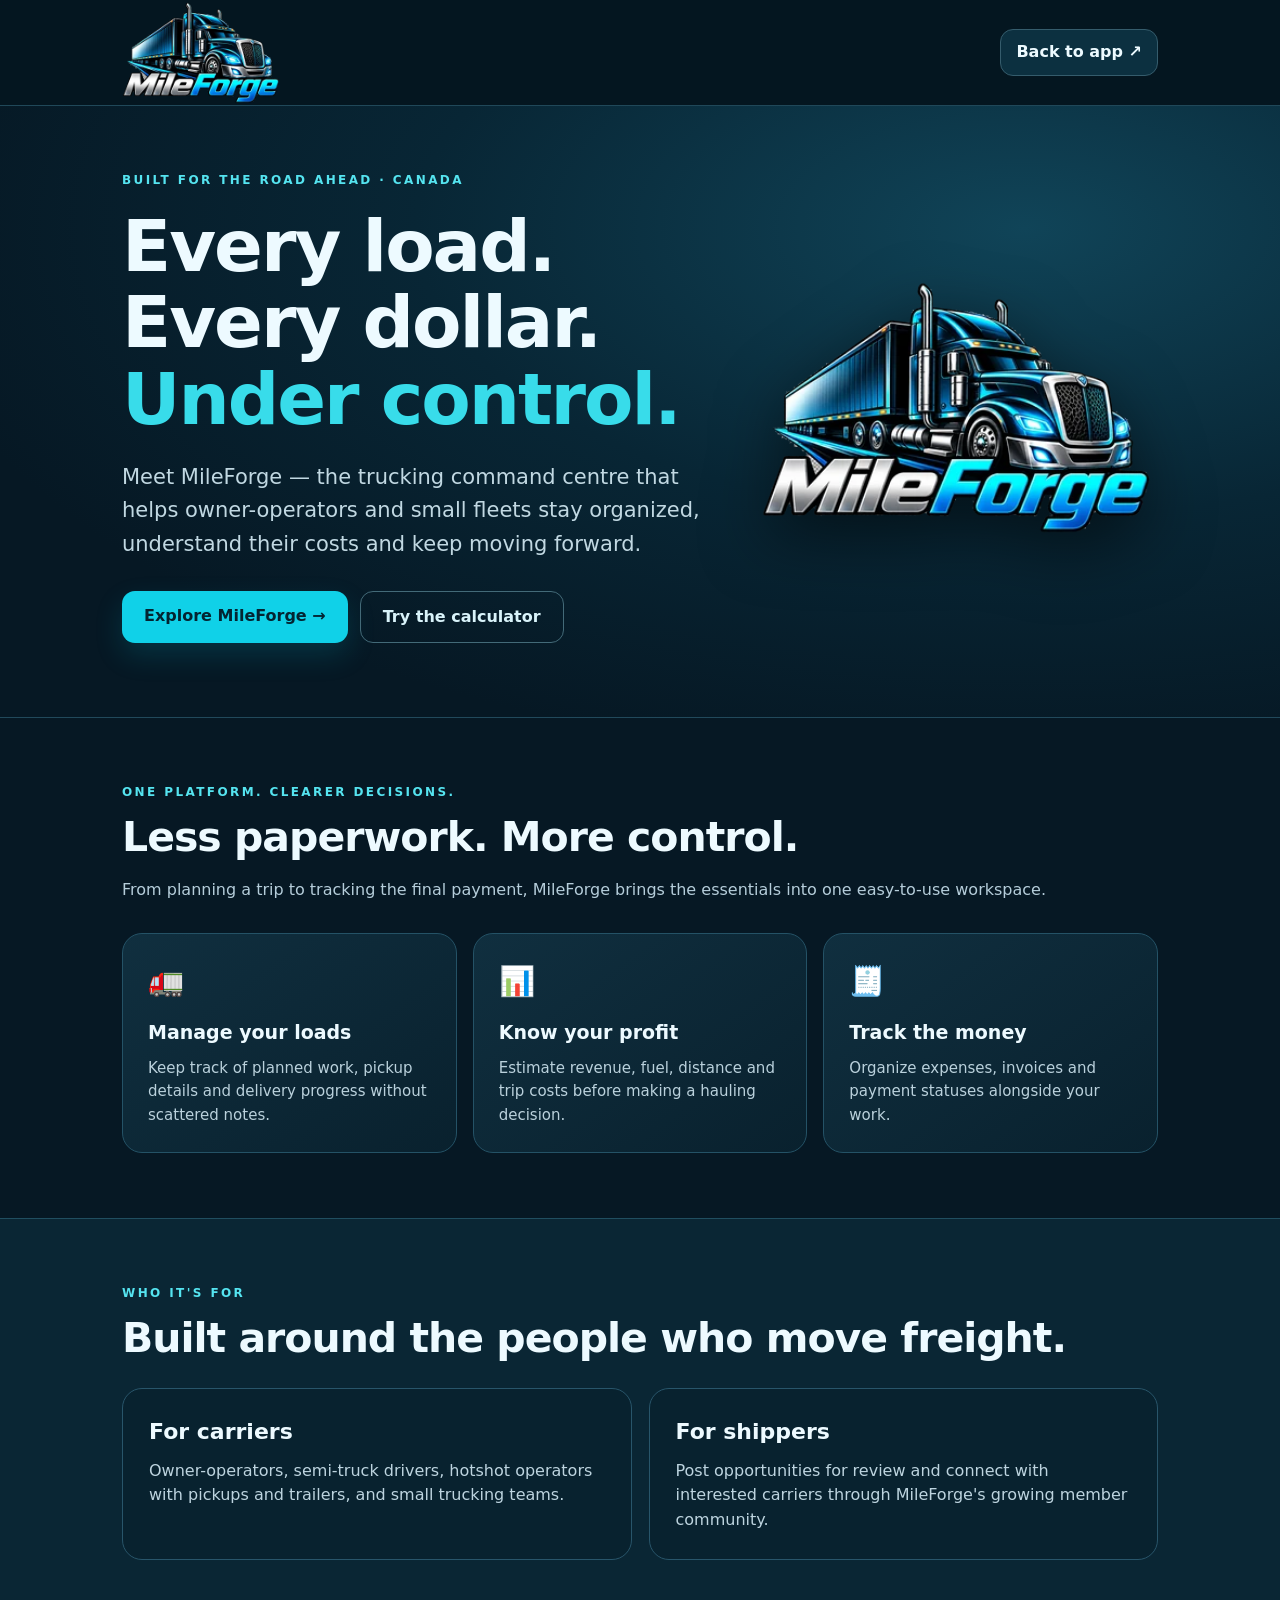
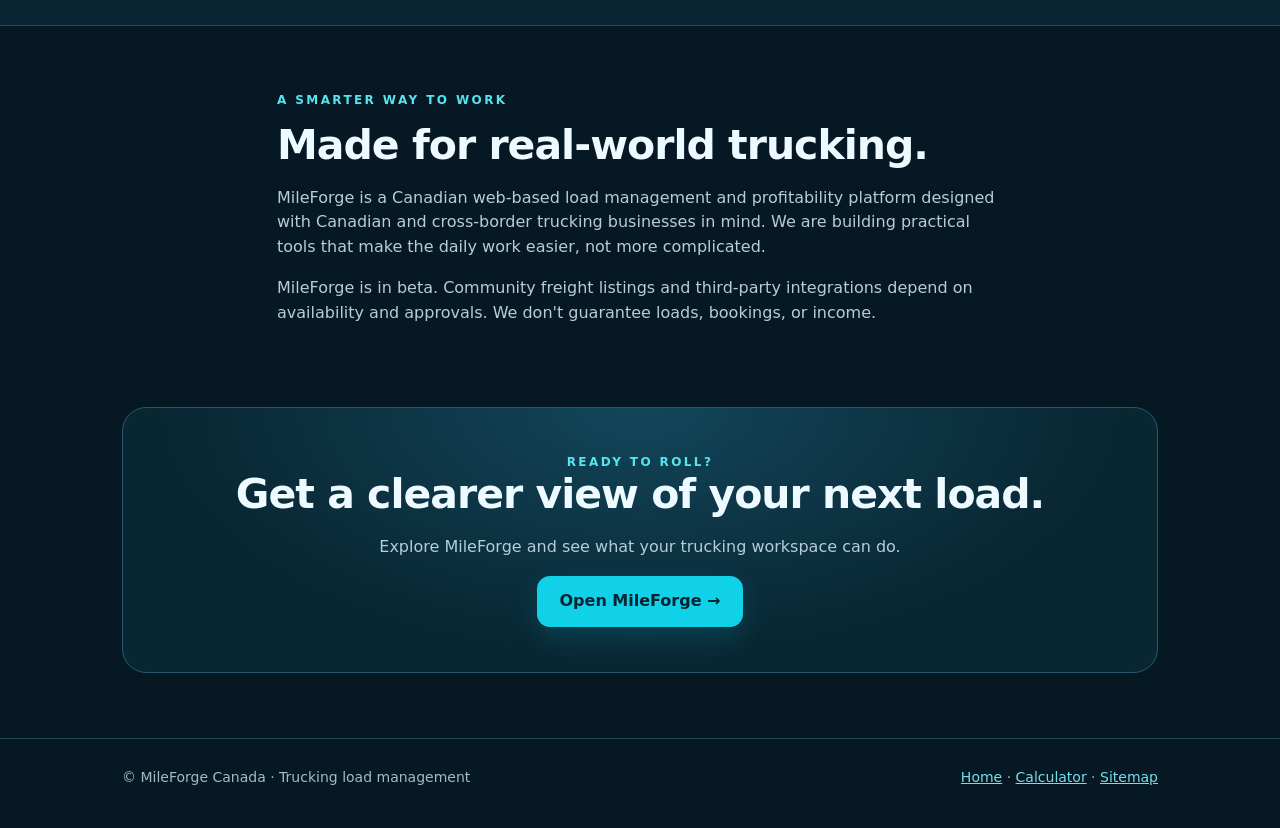
==== about.html @ a48a83e4 "Redesign public About page with MileForge branded responsive landing layout" ====
<!doctype html><html lang="en"><head><meta charset="utf-8"><meta name="viewport" content="width=device-width,initial-scale=1"><meta name="theme-color" content="#061824"><title>About MileForge Canada | Load Management for Truckers</title><meta name="description" content="MileForge is a Canadian trucking platform to manage loads, track expenses, estimate trip profits, and organize work for owner-operators, hotshot drivers, and fleets."><meta name="robots" content="index,follow"><link rel="canonical" href="https://mileforge.ca/about.html"><meta property="og:type" content="website"><meta property="og:title" content="MileForge Canada | Every Load. Every Dollar. Under Control."><meta property="og:description" content="The smarter command centre for Canadian owner-operators, hotshot drivers and small fleets."><meta property="og:url" content="https://mileforge.ca/about.html"><link rel="icon" href="/icons/mileforge-icon-v7.svg"><style>:root{color-scheme:dark}*{box-sizing:border-box}body{margin:0;font:16px/1.55 system-ui,-apple-system,sans-serif;background:#061824;color:#edfaff}a{color:inherit}a:focus-visible{outline:2px solid #4ce6f5;outline-offset:4px}.shell{max-width:1080px;margin:auto;padding:0 22px}.site-head{background:#041620;border-bottom:1px solid #204859}.site-head .shell{min-height:83px;display:flex;align-items:center;justify-content:space-between;gap:16px}.logo{display:block;width:158px;height:auto}.back{border:1px solid #355c6c;border-radius:13px;padding:10px 15px;text-decoration:none;font-weight:700;white-space:nowrap;background:#0c3040}.hero{position:relative;overflow:hidden;background:radial-gradient(ellipse at 80% 20%,#104458 0%,#082635 42%,#061824 78%);border-bottom:1px solid #21495b}.hero .shell{padding-top:65px;padding-bottom:74px}.eyebrow{color:#55e4f0;letter-spacing:2.4px;text-transform:uppercase;font-weight:800;font-size:12px}.hero-grid{display:grid;grid-template-columns:1.2fr .8fr;align-items:center;gap:25px}h1{font-size:clamp(38px,6vw,72px);line-height:1.06;letter-spacing:-2px;margin:18px 0 24px;max-width:720px}h1 span{color:#38dcea}.lead{color:#c1d8e2;font-size:clamp(17px,2.5vw,21px);max-width:590px;line-height:1.6;margin:0 0 29px}.actions{display:flex;flex-wrap:wrap;gap:12px}.cta{display:inline-block;border-radius:13px;padding:13px 22px;background:#10d1e8;color:#042431;text-decoration:none;font-weight:800;box-shadow:0 12px 28px #05b8d12b}.cta.secondary{background:transparent;color:#d9f3fa;border:1px solid #436a78;box-shadow:none}.hero-art{min-height:220px;display:flex;align-items:center;justify-content:center}.hero-art img{max-width:100%;width:390px;filter:drop-shadow(0 20px 32px #0008)}.section{padding:65px 0}.section h2{font-size:clamp(27px,4vw,41px);letter-spacing:-1px;line-height:1.17;margin:12px 0 15px}.muted{color:#b5cdda}.feature-grid{display:grid;grid-template-columns:repeat(3,1fr);gap:16px;margin-top:30px}.feature{border:1px solid #245266;background:linear-gradient(145deg,#102f3f,#09212e);border-radius:20px;padding:25px;min-height:210px}.feature .symbol{font-size:29px;margin-bottom:14px}.feature h3{margin:0 0 10px;font-size:19px}.feature p{color:#bad1dc;margin:0;font-size:15px}.band{background:#0a2634;border-block:1px solid #204e60}.split{display:grid;grid-template-columns:1fr 1fr;gap:17px;margin-top:26px}.audience{border:1px solid #28556a;border-radius:20px;padding:26px;background:#08222f}.audience h3{font-size:22px;margin:0 0 9px}.audience p{color:#bdd4df;margin:0}.statement{max-width:770px}.bottom-cta{padding:45px 25px;text-align:center;border:1px solid #24586a;border-radius:24px;background:radial-gradient(ellipse at top,#12465a,#092633 65%)}.bottom-cta h2{margin:0 0 14px}footer{padding:28px 0 40px;border-top:1px solid #22495a;color:#9ebcc9;font-size:14px}footer .shell{display:flex;flex-wrap:wrap;gap:15px;justify-content:space-between}footer a{color:#72dfe9}@media(max-width:720px){.shell{padding:0 20px}.site-head .shell{min-height:75px}.logo{width:133px}.back{font-size:13px}.hero .shell{padding-top:38px;padding-bottom:42px}.hero-grid{grid-template-columns:1fr}.hero-art{min-height:0;grid-row:1}.hero-art img{width:240px}.hero h1{font-size:42px}.section{padding:45px 0}.feature-grid,.split{grid-template-columns:1fr}.feature{min-height:0}.feature,.audience{padding:23px}}</style></head><body><header class="site-head"><div class="shell"><a href="/" aria-label="MileForge home"><img class="logo" src="/icons/mileforge-original-restored-v14.svg" alt="MileForge"></a><a href="/" class="back">Back to app ↗</a></div></header><main><section class="hero"><div class="shell hero-grid"><div><div class="eyebrow">Built for the road ahead · Canada</div><h1>Every load.<br>Every dollar.<br><span>Under control.</span></h1><p class="lead">Meet MileForge — the trucking command centre that helps owner-operators and small fleets stay organized, understand their costs and keep moving forward.</p><div class="actions"><a class="cta" href="/">Explore MileForge →</a><a class="cta secondary" href="/calculator.html">Try the calculator</a></div></div><div class="hero-art"><img src="/icons/mileforge-original-restored-v14.svg" alt="MileForge truck logo"></div></div></section><section class="section"><div class="shell"><div class="eyebrow">One platform. Clearer decisions.</div><h2>Less paperwork. More control.</h2><p class="muted">From planning a trip to tracking the final payment, MileForge brings the essentials into one easy-to-use workspace.</p><div class="feature-grid"><article class="feature"><div class="symbol">🚛</div><h3>Manage your loads</h3><p>Keep track of planned work, pickup details and delivery progress without scattered notes.</p></article><article class="feature"><div class="symbol">📊</div><h3>Know your profit</h3><p>Estimate revenue, fuel, distance and trip costs before making a hauling decision.</p></article><article class="feature"><div class="symbol">🧾</div><h3>Track the money</h3><p>Organize expenses, invoices and payment statuses alongside your work.</p></article></div></div></section><section class="section band"><div class="shell"><div class="eyebrow">Who it's for</div><h2>Built around the people who move freight.</h2><div class="split"><article class="audience"><h3>For carriers</h3><p>Owner-operators, semi-truck drivers, hotshot operators with pickups and trailers, and small trucking teams.</p></article><article class="audience"><h3>For shippers</h3><p>Post opportunities for review and connect with interested carriers through MileForge's growing member community.</p></article></div></div></section><section class="section"><div class="shell statement"><div class="eyebrow">A smarter way to work</div><h2>Made for real-world trucking.</h2><p class="muted">MileForge is a Canadian web-based load management and profitability platform designed with Canadian and cross-border trucking businesses in mind. We are building practical tools that make the daily work easier, not more complicated.</p><p class="muted">MileForge is in beta. Community freight listings and third-party integrations depend on availability and approvals. We don't guarantee loads, bookings, or income.</p></div></section><section class="section" style="padding-top:0"><div class="shell"><div class="bottom-cta"><div class="eyebrow">Ready to roll?</div><h2>Get a clearer view of your next load.</h2><p class="muted">Explore MileForge and see what your trucking workspace can do.</p><a class="cta" href="/">Open MileForge →</a></div></div></section></main><footer><div class="shell"><span>© MileForge Canada · Trucking load management</span><span><a href="/">Home</a> · <a href="/calculator.html">Calculator</a> · <a href="/sitemap.xml">Sitemap</a></span></div></footer></body></html>
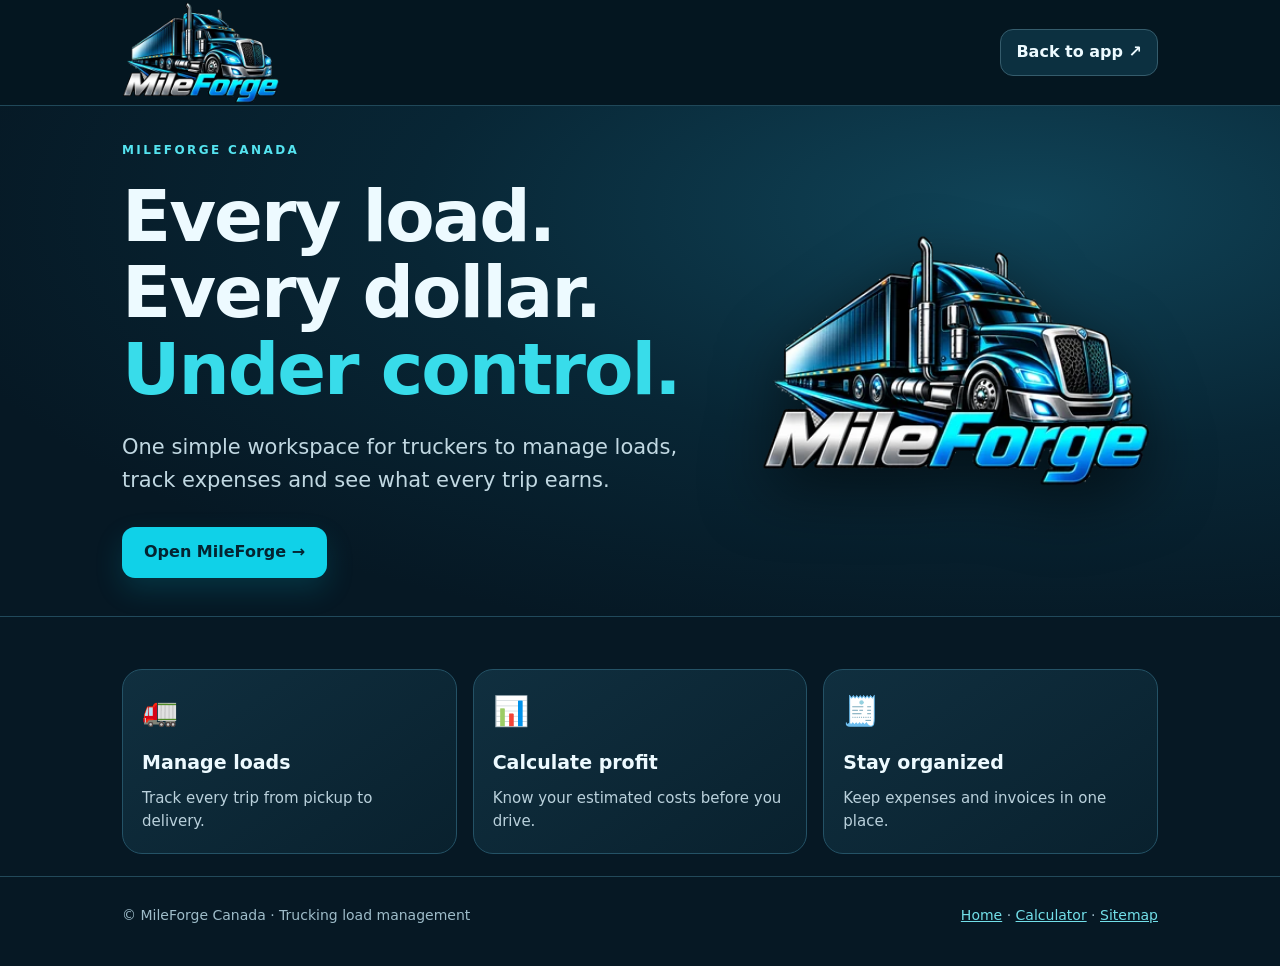
==== commit e6a42641: "Simplify About page to concise MileForge introduction and three benefits" ====
--- a/about.html
+++ b/about.html
@@ -1 +1 @@
-<!doctype html><html lang="en"><head><meta charset="utf-8"><meta name="viewport" content="width=device-width,initial-scale=1"><meta name="theme-color" content="#061824"><title>About MileForge Canada | Load Management for Truckers</title><meta name="description" content="MileForge is a Canadian trucking platform to manage loads, track expenses, estimate trip profits, and organize work for owner-operators, hotshot drivers, and fleets."><meta name="robots" content="index,follow"><link rel="canonical" href="https://mileforge.ca/about.html"><meta property="og:type" content="website"><meta property="og:title" content="MileForge Canada | Every Load. Every Dollar. Under Control."><meta property="og:description" content="The smarter command centre for Canadian owner-operators, hotshot drivers and small fleets."><meta property="og:url" content="https://mileforge.ca/about.html"><link rel="icon" href="/icons/mileforge-icon-v7.svg"><style>:root{color-scheme:dark}*{box-sizing:border-box}body{margin:0;font:16px/1.55 system-ui,-apple-system,sans-serif;background:#061824;color:#edfaff}a{color:inherit}a:focus-visible{outline:2px solid #4ce6f5;outline-offset:4px}.shell{max-width:1080px;margin:auto;padding:0 22px}.site-head{background:#041620;border-bottom:1px solid #204859}.site-head .shell{min-height:83px;display:flex;align-items:center;justify-content:space-between;gap:16px}.logo{display:block;width:158px;height:auto}.back{border:1px solid #355c6c;border-radius:13px;padding:10px 15px;text-decoration:none;font-weight:700;white-space:nowrap;background:#0c3040}.hero{position:relative;overflow:hidden;background:radial-gradient(ellipse at 80% 20%,#104458 0%,#082635 42%,#061824 78%);border-bottom:1px solid #21495b}.hero .shell{padding-top:65px;padding-bottom:74px}.eyebrow{color:#55e4f0;letter-spacing:2.4px;text-transform:uppercase;font-weight:800;font-size:12px}.hero-grid{display:grid;grid-template-columns:1.2fr .8fr;align-items:center;gap:25px}h1{font-size:clamp(38px,6vw,72px);line-height:1.06;letter-spacing:-2px;margin:18px 0 24px;max-width:720px}h1 span{color:#38dcea}.lead{color:#c1d8e2;font-size:clamp(17px,2.5vw,21px);max-width:590px;line-height:1.6;margin:0 0 29px}.actions{display:flex;flex-wrap:wrap;gap:12px}.cta{display:inline-block;border-radius:13px;padding:13px 22px;background:#10d1e8;color:#042431;text-decoration:none;font-weight:800;box-shadow:0 12px 28px #05b8d12b}.cta.secondary{background:transparent;color:#d9f3fa;border:1px solid #436a78;box-shadow:none}.hero-art{min-height:220px;display:flex;align-items:center;justify-content:center}.hero-art img{max-width:100%;width:390px;filter:drop-shadow(0 20px 32px #0008)}.section{padding:65px 0}.section h2{font-size:clamp(27px,4vw,41px);letter-spacing:-1px;line-height:1.17;margin:12px 0 15px}.muted{color:#b5cdda}.feature-grid{display:grid;grid-template-columns:repeat(3,1fr);gap:16px;margin-top:30px}.feature{border:1px solid #245266;background:linear-gradient(145deg,#102f3f,#09212e);border-radius:20px;padding:25px;min-height:210px}.feature .symbol{font-size:29px;margin-bottom:14px}.feature h3{margin:0 0 10px;font-size:19px}.feature p{color:#bad1dc;margin:0;font-size:15px}.band{background:#0a2634;border-block:1px solid #204e60}.split{display:grid;grid-template-columns:1fr 1fr;gap:17px;margin-top:26px}.audience{border:1px solid #28556a;border-radius:20px;padding:26px;background:#08222f}.audience h3{font-size:22px;margin:0 0 9px}.audience p{color:#bdd4df;margin:0}.statement{max-width:770px}.bottom-cta{padding:45px 25px;text-align:center;border:1px solid #24586a;border-radius:24px;background:radial-gradient(ellipse at top,#12465a,#092633 65%)}.bottom-cta h2{margin:0 0 14px}footer{padding:28px 0 40px;border-top:1px solid #22495a;color:#9ebcc9;font-size:14px}footer .shell{display:flex;flex-wrap:wrap;gap:15px;justify-content:space-between}footer a{color:#72dfe9}@media(max-width:720px){.shell{padding:0 20px}.site-head .shell{min-height:75px}.logo{width:133px}.back{font-size:13px}.hero .shell{padding-top:38px;padding-bottom:42px}.hero-grid{grid-template-columns:1fr}.hero-art{min-height:0;grid-row:1}.hero-art img{width:240px}.hero h1{font-size:42px}.section{padding:45px 0}.feature-grid,.split{grid-template-columns:1fr}.feature{min-height:0}.feature,.audience{padding:23px}}</style></head><body><header class="site-head"><div class="shell"><a href="/" aria-label="MileForge home"><img class="logo" src="/icons/mileforge-original-restored-v14.svg" alt="MileForge"></a><a href="/" class="back">Back to app ↗</a></div></header><main><section class="hero"><div class="shell hero-grid"><div><div class="eyebrow">Built for the road ahead · Canada</div><h1>Every load.<br>Every dollar.<br><span>Under control.</span></h1><p class="lead">Meet MileForge — the trucking command centre that helps owner-operators and small fleets stay organized, understand their costs and keep moving forward.</p><div class="actions"><a class="cta" href="/">Explore MileForge →</a><a class="cta secondary" href="/calculator.html">Try the calculator</a></div></div><div class="hero-art"><img src="/icons/mileforge-original-restored-v14.svg" alt="MileForge truck logo"></div></div></section><section class="section"><div class="shell"><div class="eyebrow">One platform. Clearer decisions.</div><h2>Less paperwork. More control.</h2><p class="muted">From planning a trip to tracking the final payment, MileForge brings the essentials into one easy-to-use workspace.</p><div class="feature-grid"><article class="feature"><div class="symbol">🚛</div><h3>Manage your loads</h3><p>Keep track of planned work, pickup details and delivery progress without scattered notes.</p></article><article class="feature"><div class="symbol">📊</div><h3>Know your profit</h3><p>Estimate revenue, fuel, distance and trip costs before making a hauling decision.</p></article><article class="feature"><div class="symbol">🧾</div><h3>Track the money</h3><p>Organize expenses, invoices and payment statuses alongside your work.</p></article></div></div></section><section class="section band"><div class="shell"><div class="eyebrow">Who it's for</div><h2>Built around the people who move freight.</h2><div class="split"><article class="audience"><h3>For carriers</h3><p>Owner-operators, semi-truck drivers, hotshot operators with pickups and trailers, and small trucking teams.</p></article><article class="audience"><h3>For shippers</h3><p>Post opportunities for review and connect with interested carriers through MileForge's growing member community.</p></article></div></div></section><section class="section"><div class="shell statement"><div class="eyebrow">A smarter way to work</div><h2>Made for real-world trucking.</h2><p class="muted">MileForge is a Canadian web-based load management and profitability platform designed with Canadian and cross-border trucking businesses in mind. We are building practical tools that make the daily work easier, not more complicated.</p><p class="muted">MileForge is in beta. Community freight listings and third-party integrations depend on availability and approvals. We don't guarantee loads, bookings, or income.</p></div></section><section class="section" style="padding-top:0"><div class="shell"><div class="bottom-cta"><div class="eyebrow">Ready to roll?</div><h2>Get a clearer view of your next load.</h2><p class="muted">Explore MileForge and see what your trucking workspace can do.</p><a class="cta" href="/">Open MileForge →</a></div></div></section></main><footer><div class="shell"><span>© MileForge Canada · Trucking load management</span><span><a href="/">Home</a> · <a href="/calculator.html">Calculator</a> · <a href="/sitemap.xml">Sitemap</a></span></div></footer></body></html>+<!doctype html><html lang="en"><head><meta charset="utf-8"><meta name="viewport" content="width=device-width,initial-scale=1"><meta name="theme-color" content="#061824"><title>About MileForge Canada | Load Management for Truckers</title><meta name="description" content="MileForge is a Canadian trucking platform to manage loads, track expenses, estimate trip profits, and organize work for owner-operators, hotshot drivers, and fleets."><meta name="robots" content="index,follow"><link rel="canonical" href="https://mileforge.ca/about.html"><meta property="og:type" content="website"><meta property="og:title" content="MileForge Canada | Every Load. Every Dollar. Under Control."><meta property="og:description" content="The smarter command centre for Canadian owner-operators, hotshot drivers and small fleets."><meta property="og:url" content="https://mileforge.ca/about.html"><link rel="icon" href="/icons/mileforge-icon-v7.svg"><style>:root{color-scheme:dark}*{box-sizing:border-box}body{margin:0;font:16px/1.55 system-ui,-apple-system,sans-serif;background:#061824;color:#edfaff}a{color:inherit}a:focus-visible{outline:2px solid #4ce6f5;outline-offset:4px}.shell{max-width:1080px;margin:auto;padding:0 22px}.site-head{background:#041620;border-bottom:1px solid #204859}.site-head .shell{min-height:83px;display:flex;align-items:center;justify-content:space-between;gap:16px}.logo{display:block;width:158px;height:auto}.back{border:1px solid #355c6c;border-radius:13px;padding:10px 15px;text-decoration:none;font-weight:700;white-space:nowrap;background:#0c3040}.hero{position:relative;overflow:hidden;background:radial-gradient(ellipse at 80% 20%,#104458 0%,#082635 42%,#061824 78%);border-bottom:1px solid #21495b}.hero .shell{padding-top:35px;padding-bottom:38px}.eyebrow{color:#55e4f0;letter-spacing:2.4px;text-transform:uppercase;font-weight:800;font-size:12px}.hero-grid{display:grid;grid-template-columns:1.2fr .8fr;align-items:center;gap:25px}h1{font-size:clamp(38px,6vw,72px);line-height:1.06;letter-spacing:-2px;margin:18px 0 24px;max-width:720px}h1 span{color:#38dcea}.lead{color:#c1d8e2;font-size:clamp(17px,2.5vw,21px);max-width:590px;line-height:1.6;margin:0 0 29px}.actions{display:flex;flex-wrap:wrap;gap:12px}.cta{display:inline-block;border-radius:13px;padding:13px 22px;background:#10d1e8;color:#042431;text-decoration:none;font-weight:800;box-shadow:0 12px 28px #05b8d12b}.cta.secondary{background:transparent;color:#d9f3fa;border:1px solid #436a78;box-shadow:none}.hero-art{min-height:220px;display:flex;align-items:center;justify-content:center}.hero-art img{max-width:100%;width:390px;filter:drop-shadow(0 20px 32px #0008)}.section{padding:22px 0}.section h2{font-size:clamp(27px,4vw,41px);letter-spacing:-1px;line-height:1.17;margin:12px 0 15px}.muted{color:#b5cdda}.feature-grid{display:grid;grid-template-columns:repeat(3,1fr);gap:16px;margin-top:30px}.feature{border:1px solid #245266;background:linear-gradient(145deg,#102f3f,#09212e);border-radius:20px;padding:19px;min-height:145px}.feature .symbol{font-size:29px;margin-bottom:14px}.feature h3{margin:0 0 10px;font-size:19px}.feature p{color:#bad1dc;margin:0;font-size:15px}.band{background:#0a2634;border-block:1px solid #204e60}.split{display:grid;grid-template-columns:1fr 1fr;gap:17px;margin-top:26px}.audience{border:1px solid #28556a;border-radius:20px;padding:26px;background:#08222f}.audience h3{font-size:22px;margin:0 0 9px}.audience p{color:#bdd4df;margin:0}.statement{max-width:770px}.bottom-cta{padding:45px 25px;text-align:center;border:1px solid #24586a;border-radius:24px;background:radial-gradient(ellipse at top,#12465a,#092633 65%)}.bottom-cta h2{margin:0 0 14px}footer{padding:28px 0 40px;border-top:1px solid #22495a;color:#9ebcc9;font-size:14px}footer .shell{display:flex;flex-wrap:wrap;gap:15px;justify-content:space-between}footer a{color:#72dfe9}@media(max-width:720px){.shell{padding:0 20px}.site-head .shell{min-height:75px}.logo{width:133px}.back{font-size:13px}.hero .shell{padding-top:38px;padding-bottom:42px}.hero-grid{grid-template-columns:1fr}.hero-art{min-height:0;grid-row:1}.hero-art img{width:240px}.hero h1{font-size:42px}.section{padding:45px 0}.feature-grid,.split{grid-template-columns:1fr}.feature{min-height:0}.feature,.audience{padding:23px}}</style></head><body><header class="site-head"><div class="shell"><a href="/" aria-label="MileForge home"><img class="logo" src="/icons/mileforge-original-restored-v14.svg" alt="MileForge"></a><a href="/" class="back">Back to app ↗</a></div></header><main><section class="hero"><div class="shell hero-grid"><div><div class="eyebrow">MileForge Canada</div><h1>Every load.<br>Every dollar.<br><span>Under control.</span></h1><p class="lead">One simple workspace for truckers to manage loads, track expenses and see what every trip earns.</p><div class="actions"><a class="cta" href="/">Open MileForge →</a></div></div><div class="hero-art"><img src="/icons/mileforge-original-restored-v14.svg" alt="MileForge truck logo"></div></div></section><section class="section"><div class="shell"><div class="feature-grid"><article class="feature"><div class="symbol">🚛</div><h3>Manage loads</h3><p>Track every trip from pickup to delivery.</p></article><article class="feature"><div class="symbol">📊</div><h3>Calculate profit</h3><p>Know your estimated costs before you drive.</p></article><article class="feature"><div class="symbol">🧾</div><h3>Stay organized</h3><p>Keep expenses and invoices in one place.</p></article></div></div></section></main><footer><div class="shell"><span>© MileForge Canada · Trucking load management</span><span><a href="/">Home</a> · <a href="/calculator.html">Calculator</a> · <a href="/sitemap.xml">Sitemap</a></span></div></footer></body></html>
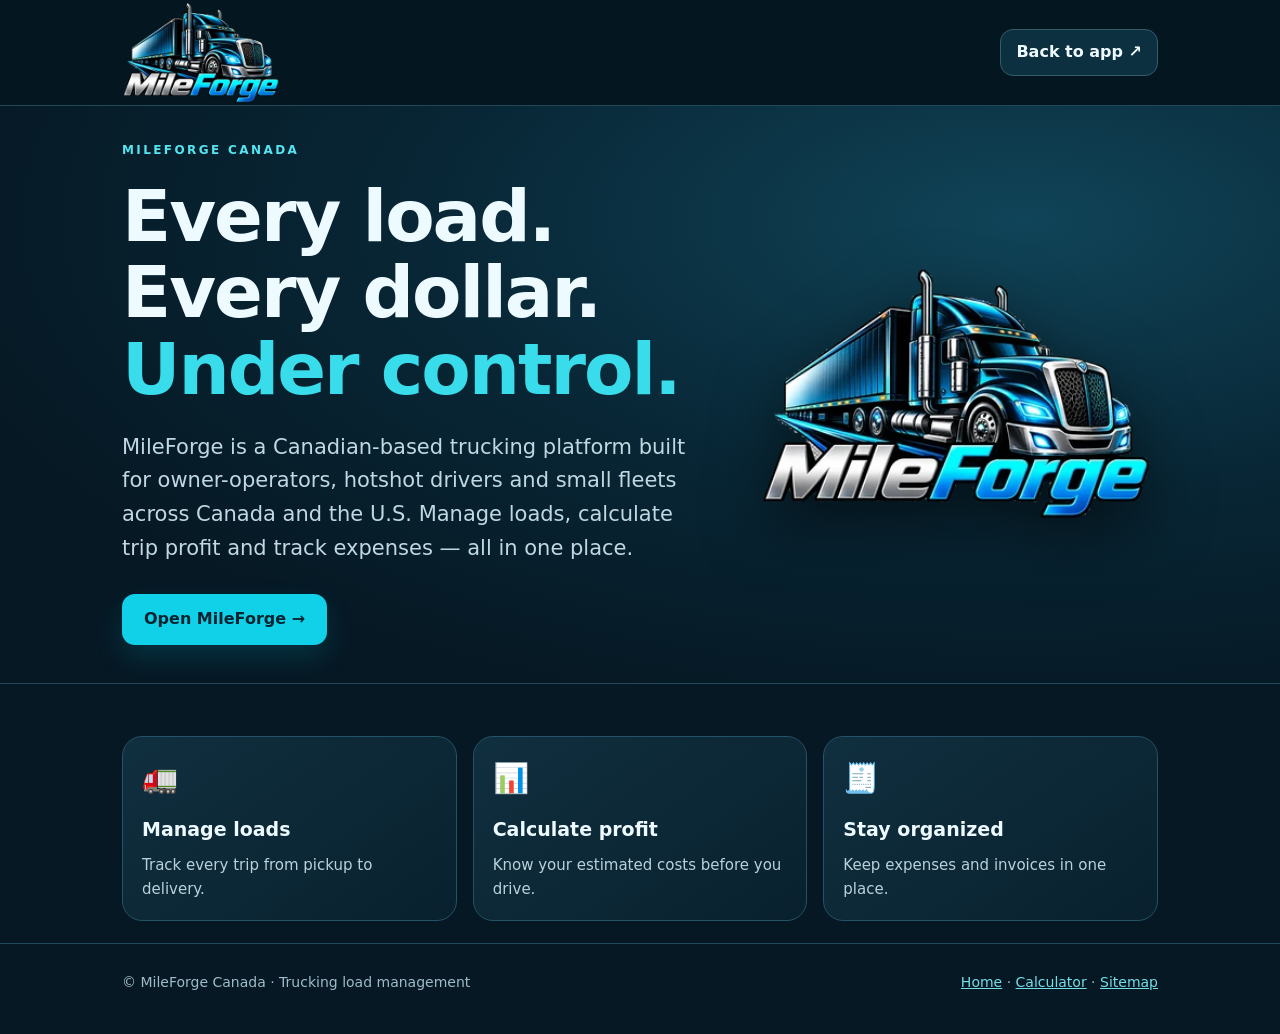
==== commit 2d972394: "Restore Canadian-based MileForge About description" ====
--- a/about.html
+++ b/about.html
@@ -1 +1 @@
-<!doctype html><html lang="en"><head><meta charset="utf-8"><meta name="viewport" content="width=device-width,initial-scale=1"><meta name="theme-color" content="#061824"><title>About MileForge Canada | Load Management for Truckers</title><meta name="description" content="MileForge is a Canadian trucking platform to manage loads, track expenses, estimate trip profits, and organize work for owner-operators, hotshot drivers, and fleets."><meta name="robots" content="index,follow"><link rel="canonical" href="https://mileforge.ca/about.html"><meta property="og:type" content="website"><meta property="og:title" content="MileForge Canada | Every Load. Every Dollar. Under Control."><meta property="og:description" content="The smarter command centre for Canadian owner-operators, hotshot drivers and small fleets."><meta property="og:url" content="https://mileforge.ca/about.html"><link rel="icon" href="/icons/mileforge-icon-v7.svg"><style>:root{color-scheme:dark}*{box-sizing:border-box}body{margin:0;font:16px/1.55 system-ui,-apple-system,sans-serif;background:#061824;color:#edfaff}a{color:inherit}a:focus-visible{outline:2px solid #4ce6f5;outline-offset:4px}.shell{max-width:1080px;margin:auto;padding:0 22px}.site-head{background:#041620;border-bottom:1px solid #204859}.site-head .shell{min-height:83px;display:flex;align-items:center;justify-content:space-between;gap:16px}.logo{display:block;width:158px;height:auto}.back{border:1px solid #355c6c;border-radius:13px;padding:10px 15px;text-decoration:none;font-weight:700;white-space:nowrap;background:#0c3040}.hero{position:relative;overflow:hidden;background:radial-gradient(ellipse at 80% 20%,#104458 0%,#082635 42%,#061824 78%);border-bottom:1px solid #21495b}.hero .shell{padding-top:35px;padding-bottom:38px}.eyebrow{color:#55e4f0;letter-spacing:2.4px;text-transform:uppercase;font-weight:800;font-size:12px}.hero-grid{display:grid;grid-template-columns:1.2fr .8fr;align-items:center;gap:25px}h1{font-size:clamp(38px,6vw,72px);line-height:1.06;letter-spacing:-2px;margin:18px 0 24px;max-width:720px}h1 span{color:#38dcea}.lead{color:#c1d8e2;font-size:clamp(17px,2.5vw,21px);max-width:590px;line-height:1.6;margin:0 0 29px}.actions{display:flex;flex-wrap:wrap;gap:12px}.cta{display:inline-block;border-radius:13px;padding:13px 22px;background:#10d1e8;color:#042431;text-decoration:none;font-weight:800;box-shadow:0 12px 28px #05b8d12b}.cta.secondary{background:transparent;color:#d9f3fa;border:1px solid #436a78;box-shadow:none}.hero-art{min-height:220px;display:flex;align-items:center;justify-content:center}.hero-art img{max-width:100%;width:390px;filter:drop-shadow(0 20px 32px #0008)}.section{padding:22px 0}.section h2{font-size:clamp(27px,4vw,41px);letter-spacing:-1px;line-height:1.17;margin:12px 0 15px}.muted{color:#b5cdda}.feature-grid{display:grid;grid-template-columns:repeat(3,1fr);gap:16px;margin-top:30px}.feature{border:1px solid #245266;background:linear-gradient(145deg,#102f3f,#09212e);border-radius:20px;padding:19px;min-height:145px}.feature .symbol{font-size:29px;margin-bottom:14px}.feature h3{margin:0 0 10px;font-size:19px}.feature p{color:#bad1dc;margin:0;font-size:15px}.band{background:#0a2634;border-block:1px solid #204e60}.split{display:grid;grid-template-columns:1fr 1fr;gap:17px;margin-top:26px}.audience{border:1px solid #28556a;border-radius:20px;padding:26px;background:#08222f}.audience h3{font-size:22px;margin:0 0 9px}.audience p{color:#bdd4df;margin:0}.statement{max-width:770px}.bottom-cta{padding:45px 25px;text-align:center;border:1px solid #24586a;border-radius:24px;background:radial-gradient(ellipse at top,#12465a,#092633 65%)}.bottom-cta h2{margin:0 0 14px}footer{padding:28px 0 40px;border-top:1px solid #22495a;color:#9ebcc9;font-size:14px}footer .shell{display:flex;flex-wrap:wrap;gap:15px;justify-content:space-between}footer a{color:#72dfe9}@media(max-width:720px){.shell{padding:0 20px}.site-head .shell{min-height:75px}.logo{width:133px}.back{font-size:13px}.hero .shell{padding-top:38px;padding-bottom:42px}.hero-grid{grid-template-columns:1fr}.hero-art{min-height:0;grid-row:1}.hero-art img{width:240px}.hero h1{font-size:42px}.section{padding:45px 0}.feature-grid,.split{grid-template-columns:1fr}.feature{min-height:0}.feature,.audience{padding:23px}}</style></head><body><header class="site-head"><div class="shell"><a href="/" aria-label="MileForge home"><img class="logo" src="/icons/mileforge-original-restored-v14.svg" alt="MileForge"></a><a href="/" class="back">Back to app ↗</a></div></header><main><section class="hero"><div class="shell hero-grid"><div><div class="eyebrow">MileForge Canada</div><h1>Every load.<br>Every dollar.<br><span>Under control.</span></h1><p class="lead">One simple workspace for truckers to manage loads, track expenses and see what every trip earns.</p><div class="actions"><a class="cta" href="/">Open MileForge →</a></div></div><div class="hero-art"><img src="/icons/mileforge-original-restored-v14.svg" alt="MileForge truck logo"></div></div></section><section class="section"><div class="shell"><div class="feature-grid"><article class="feature"><div class="symbol">🚛</div><h3>Manage loads</h3><p>Track every trip from pickup to delivery.</p></article><article class="feature"><div class="symbol">📊</div><h3>Calculate profit</h3><p>Know your estimated costs before you drive.</p></article><article class="feature"><div class="symbol">🧾</div><h3>Stay organized</h3><p>Keep expenses and invoices in one place.</p></article></div></div></section></main><footer><div class="shell"><span>© MileForge Canada · Trucking load management</span><span><a href="/">Home</a> · <a href="/calculator.html">Calculator</a> · <a href="/sitemap.xml">Sitemap</a></span></div></footer></body></html>+<!doctype html><html lang="en"><head><meta charset="utf-8"><meta name="viewport" content="width=device-width,initial-scale=1"><meta name="theme-color" content="#061824"><title>About MileForge Canada | Load Management for Truckers</title><meta name="description" content="MileForge is a Canadian trucking platform to manage loads, track expenses, estimate trip profits, and organize work for owner-operators, hotshot drivers, and fleets."><meta name="robots" content="index,follow"><link rel="canonical" href="https://mileforge.ca/about.html"><meta property="og:type" content="website"><meta property="og:title" content="MileForge Canada | Every Load. Every Dollar. Under Control."><meta property="og:description" content="The smarter command centre for Canadian owner-operators, hotshot drivers and small fleets."><meta property="og:url" content="https://mileforge.ca/about.html"><link rel="icon" href="/icons/mileforge-icon-v7.svg"><style>:root{color-scheme:dark}*{box-sizing:border-box}body{margin:0;font:16px/1.55 system-ui,-apple-system,sans-serif;background:#061824;color:#edfaff}a{color:inherit}a:focus-visible{outline:2px solid #4ce6f5;outline-offset:4px}.shell{max-width:1080px;margin:auto;padding:0 22px}.site-head{background:#041620;border-bottom:1px solid #204859}.site-head .shell{min-height:83px;display:flex;align-items:center;justify-content:space-between;gap:16px}.logo{display:block;width:158px;height:auto}.back{border:1px solid #355c6c;border-radius:13px;padding:10px 15px;text-decoration:none;font-weight:700;white-space:nowrap;background:#0c3040}.hero{position:relative;overflow:hidden;background:radial-gradient(ellipse at 80% 20%,#104458 0%,#082635 42%,#061824 78%);border-bottom:1px solid #21495b}.hero .shell{padding-top:35px;padding-bottom:38px}.eyebrow{color:#55e4f0;letter-spacing:2.4px;text-transform:uppercase;font-weight:800;font-size:12px}.hero-grid{display:grid;grid-template-columns:1.2fr .8fr;align-items:center;gap:25px}h1{font-size:clamp(38px,6vw,72px);line-height:1.06;letter-spacing:-2px;margin:18px 0 24px;max-width:720px}h1 span{color:#38dcea}.lead{color:#c1d8e2;font-size:clamp(17px,2.5vw,21px);max-width:590px;line-height:1.6;margin:0 0 29px}.actions{display:flex;flex-wrap:wrap;gap:12px}.cta{display:inline-block;border-radius:13px;padding:13px 22px;background:#10d1e8;color:#042431;text-decoration:none;font-weight:800;box-shadow:0 12px 28px #05b8d12b}.cta.secondary{background:transparent;color:#d9f3fa;border:1px solid #436a78;box-shadow:none}.hero-art{min-height:220px;display:flex;align-items:center;justify-content:center}.hero-art img{max-width:100%;width:390px;filter:drop-shadow(0 20px 32px #0008)}.section{padding:22px 0}.section h2{font-size:clamp(27px,4vw,41px);letter-spacing:-1px;line-height:1.17;margin:12px 0 15px}.muted{color:#b5cdda}.feature-grid{display:grid;grid-template-columns:repeat(3,1fr);gap:16px;margin-top:30px}.feature{border:1px solid #245266;background:linear-gradient(145deg,#102f3f,#09212e);border-radius:20px;padding:19px;min-height:145px}.feature .symbol{font-size:29px;margin-bottom:14px}.feature h3{margin:0 0 10px;font-size:19px}.feature p{color:#bad1dc;margin:0;font-size:15px}.band{background:#0a2634;border-block:1px solid #204e60}.split{display:grid;grid-template-columns:1fr 1fr;gap:17px;margin-top:26px}.audience{border:1px solid #28556a;border-radius:20px;padding:26px;background:#08222f}.audience h3{font-size:22px;margin:0 0 9px}.audience p{color:#bdd4df;margin:0}.statement{max-width:770px}.bottom-cta{padding:45px 25px;text-align:center;border:1px solid #24586a;border-radius:24px;background:radial-gradient(ellipse at top,#12465a,#092633 65%)}.bottom-cta h2{margin:0 0 14px}footer{padding:28px 0 40px;border-top:1px solid #22495a;color:#9ebcc9;font-size:14px}footer .shell{display:flex;flex-wrap:wrap;gap:15px;justify-content:space-between}footer a{color:#72dfe9}@media(max-width:720px){.shell{padding:0 20px}.site-head .shell{min-height:75px}.logo{width:133px}.back{font-size:13px}.hero .shell{padding-top:38px;padding-bottom:42px}.hero-grid{grid-template-columns:1fr}.hero-art{min-height:0;grid-row:1}.hero-art img{width:240px}.hero h1{font-size:42px}.section{padding:45px 0}.feature-grid,.split{grid-template-columns:1fr}.feature{min-height:0}.feature,.audience{padding:23px}}</style></head><body><header class="site-head"><div class="shell"><a href="/" aria-label="MileForge home"><img class="logo" src="/icons/mileforge-original-restored-v14.svg" alt="MileForge"></a><a href="/" class="back">Back to app ↗</a></div></header><main><section class="hero"><div class="shell hero-grid"><div><div class="eyebrow">MileForge Canada</div><h1>Every load.<br>Every dollar.<br><span>Under control.</span></h1><p class="lead">MileForge is a Canadian-based trucking platform built for owner-operators, hotshot drivers and small fleets across Canada and the U.S. Manage loads, calculate trip profit and track expenses — all in one place.</p><div class="actions"><a class="cta" href="/">Open MileForge →</a></div></div><div class="hero-art"><img src="/icons/mileforge-original-restored-v14.svg" alt="MileForge truck logo"></div></div></section><section class="section"><div class="shell"><div class="feature-grid"><article class="feature"><div class="symbol">🚛</div><h3>Manage loads</h3><p>Track every trip from pickup to delivery.</p></article><article class="feature"><div class="symbol">📊</div><h3>Calculate profit</h3><p>Know your estimated costs before you drive.</p></article><article class="feature"><div class="symbol">🧾</div><h3>Stay organized</h3><p>Keep expenses and invoices in one place.</p></article></div></div></section></main><footer><div class="shell"><span>© MileForge Canada · Trucking load management</span><span><a href="/">Home</a> · <a href="/calculator.html">Calculator</a> · <a href="/sitemap.xml">Sitemap</a></span></div></footer></body></html>
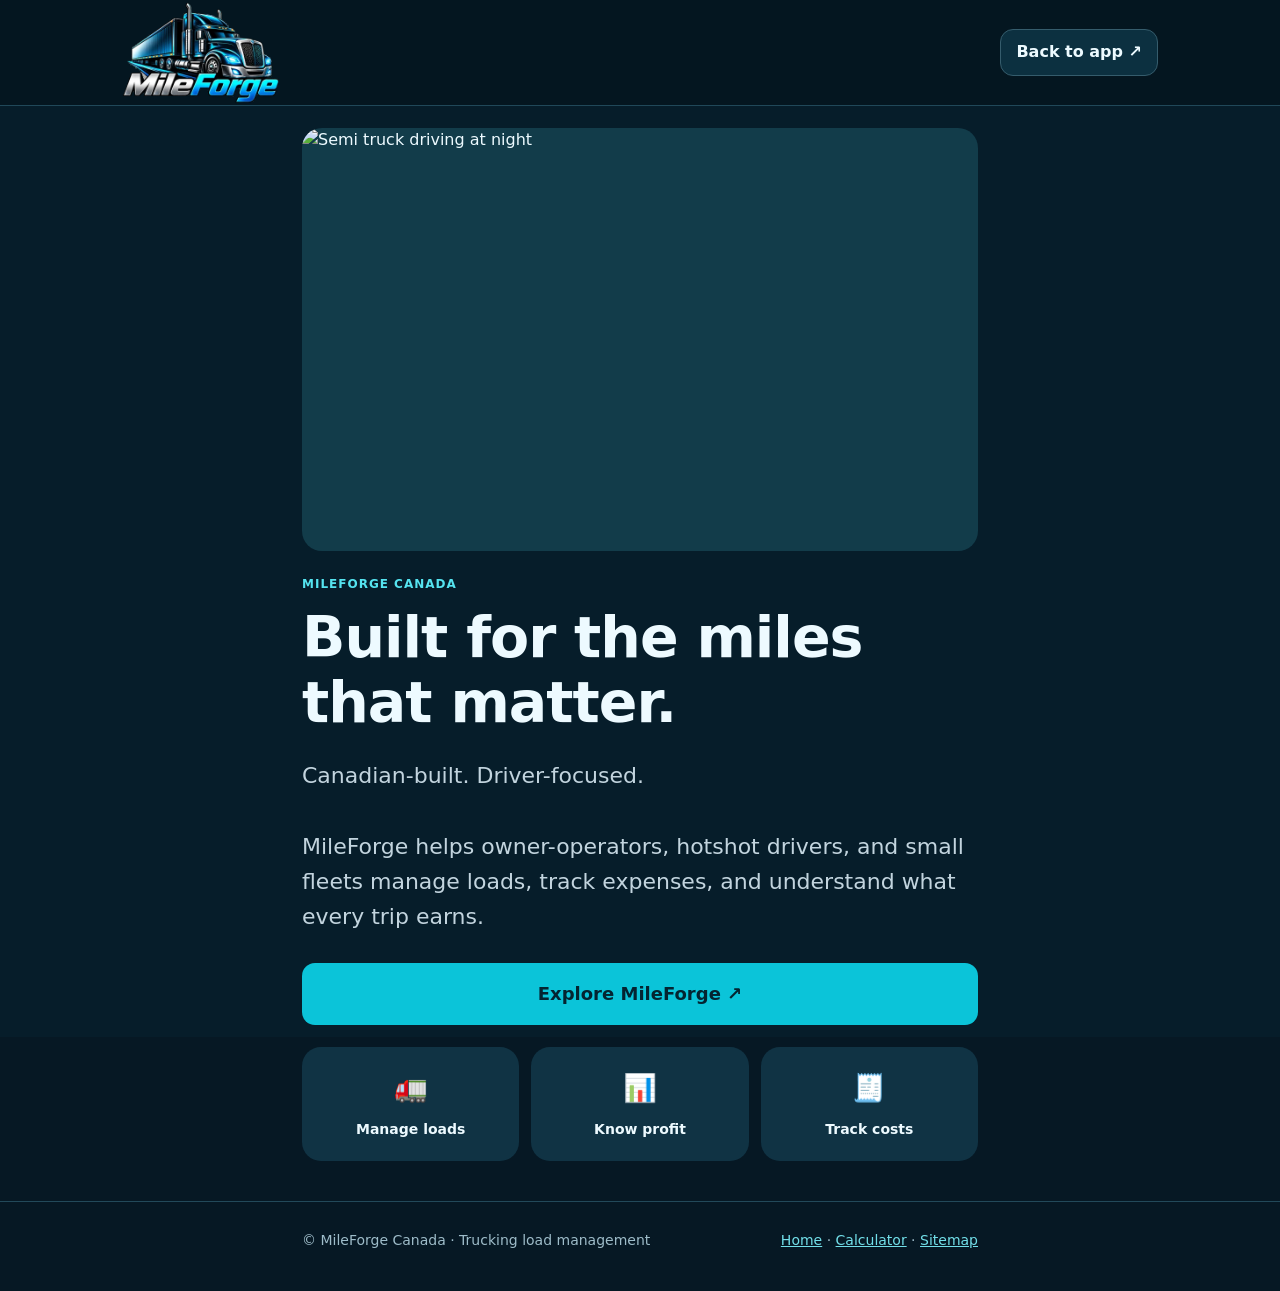
==== commit 6b6f7d47: "Match screenshot layout for public MileForge About page" ====
--- a/about.html
+++ b/about.html
@@ -1 +1 @@
-<!doctype html><html lang="en"><head><meta charset="utf-8"><meta name="viewport" content="width=device-width,initial-scale=1"><meta name="theme-color" content="#061824"><title>About MileForge Canada | Load Management for Truckers</title><meta name="description" content="MileForge is a Canadian trucking platform to manage loads, track expenses, estimate trip profits, and organize work for owner-operators, hotshot drivers, and fleets."><meta name="robots" content="index,follow"><link rel="canonical" href="https://mileforge.ca/about.html"><meta property="og:type" content="website"><meta property="og:title" content="MileForge Canada | Every Load. Every Dollar. Under Control."><meta property="og:description" content="The smarter command centre for Canadian owner-operators, hotshot drivers and small fleets."><meta property="og:url" content="https://mileforge.ca/about.html"><link rel="icon" href="/icons/mileforge-icon-v7.svg"><style>:root{color-scheme:dark}*{box-sizing:border-box}body{margin:0;font:16px/1.55 system-ui,-apple-system,sans-serif;background:#061824;color:#edfaff}a{color:inherit}a:focus-visible{outline:2px solid #4ce6f5;outline-offset:4px}.shell{max-width:1080px;margin:auto;padding:0 22px}.site-head{background:#041620;border-bottom:1px solid #204859}.site-head .shell{min-height:83px;display:flex;align-items:center;justify-content:space-between;gap:16px}.logo{display:block;width:158px;height:auto}.back{border:1px solid #355c6c;border-radius:13px;padding:10px 15px;text-decoration:none;font-weight:700;white-space:nowrap;background:#0c3040}.hero{position:relative;overflow:hidden;background:radial-gradient(ellipse at 80% 20%,#104458 0%,#082635 42%,#061824 78%);border-bottom:1px solid #21495b}.hero .shell{padding-top:35px;padding-bottom:38px}.eyebrow{color:#55e4f0;letter-spacing:2.4px;text-transform:uppercase;font-weight:800;font-size:12px}.hero-grid{display:grid;grid-template-columns:1.2fr .8fr;align-items:center;gap:25px}h1{font-size:clamp(38px,6vw,72px);line-height:1.06;letter-spacing:-2px;margin:18px 0 24px;max-width:720px}h1 span{color:#38dcea}.lead{color:#c1d8e2;font-size:clamp(17px,2.5vw,21px);max-width:590px;line-height:1.6;margin:0 0 29px}.actions{display:flex;flex-wrap:wrap;gap:12px}.cta{display:inline-block;border-radius:13px;padding:13px 22px;background:#10d1e8;color:#042431;text-decoration:none;font-weight:800;box-shadow:0 12px 28px #05b8d12b}.cta.secondary{background:transparent;color:#d9f3fa;border:1px solid #436a78;box-shadow:none}.hero-art{min-height:220px;display:flex;align-items:center;justify-content:center}.hero-art img{max-width:100%;width:390px;filter:drop-shadow(0 20px 32px #0008)}.section{padding:22px 0}.section h2{font-size:clamp(27px,4vw,41px);letter-spacing:-1px;line-height:1.17;margin:12px 0 15px}.muted{color:#b5cdda}.feature-grid{display:grid;grid-template-columns:repeat(3,1fr);gap:16px;margin-top:30px}.feature{border:1px solid #245266;background:linear-gradient(145deg,#102f3f,#09212e);border-radius:20px;padding:19px;min-height:145px}.feature .symbol{font-size:29px;margin-bottom:14px}.feature h3{margin:0 0 10px;font-size:19px}.feature p{color:#bad1dc;margin:0;font-size:15px}.band{background:#0a2634;border-block:1px solid #204e60}.split{display:grid;grid-template-columns:1fr 1fr;gap:17px;margin-top:26px}.audience{border:1px solid #28556a;border-radius:20px;padding:26px;background:#08222f}.audience h3{font-size:22px;margin:0 0 9px}.audience p{color:#bdd4df;margin:0}.statement{max-width:770px}.bottom-cta{padding:45px 25px;text-align:center;border:1px solid #24586a;border-radius:24px;background:radial-gradient(ellipse at top,#12465a,#092633 65%)}.bottom-cta h2{margin:0 0 14px}footer{padding:28px 0 40px;border-top:1px solid #22495a;color:#9ebcc9;font-size:14px}footer .shell{display:flex;flex-wrap:wrap;gap:15px;justify-content:space-between}footer a{color:#72dfe9}@media(max-width:720px){.shell{padding:0 20px}.site-head .shell{min-height:75px}.logo{width:133px}.back{font-size:13px}.hero .shell{padding-top:38px;padding-bottom:42px}.hero-grid{grid-template-columns:1fr}.hero-art{min-height:0;grid-row:1}.hero-art img{width:240px}.hero h1{font-size:42px}.section{padding:45px 0}.feature-grid,.split{grid-template-columns:1fr}.feature{min-height:0}.feature,.audience{padding:23px}}</style></head><body><header class="site-head"><div class="shell"><a href="/" aria-label="MileForge home"><img class="logo" src="/icons/mileforge-original-restored-v14.svg" alt="MileForge"></a><a href="/" class="back">Back to app ↗</a></div></header><main><section class="hero"><div class="shell hero-grid"><div><div class="eyebrow">MileForge Canada</div><h1>Every load.<br>Every dollar.<br><span>Under control.</span></h1><p class="lead">MileForge is a Canadian-based trucking platform built for owner-operators, hotshot drivers and small fleets across Canada and the U.S. Manage loads, calculate trip profit and track expenses — all in one place.</p><div class="actions"><a class="cta" href="/">Open MileForge →</a></div></div><div class="hero-art"><img src="/icons/mileforge-original-restored-v14.svg" alt="MileForge truck logo"></div></div></section><section class="section"><div class="shell"><div class="feature-grid"><article class="feature"><div class="symbol">🚛</div><h3>Manage loads</h3><p>Track every trip from pickup to delivery.</p></article><article class="feature"><div class="symbol">📊</div><h3>Calculate profit</h3><p>Know your estimated costs before you drive.</p></article><article class="feature"><div class="symbol">🧾</div><h3>Stay organized</h3><p>Keep expenses and invoices in one place.</p></article></div></div></section></main><footer><div class="shell"><span>© MileForge Canada · Trucking load management</span><span><a href="/">Home</a> · <a href="/calculator.html">Calculator</a> · <a href="/sitemap.xml">Sitemap</a></span></div></footer></body></html>+<!doctype html><html lang="en"><head><meta charset="utf-8"><meta name="viewport" content="width=device-width,initial-scale=1"><meta name="theme-color" content="#061824"><title>About MileForge Canada | Load Management for Truckers</title><meta name="description" content="MileForge is a Canadian trucking platform to manage loads, track expenses, estimate trip profits, and organize work for owner-operators, hotshot drivers, and fleets."><meta name="robots" content="index,follow"><link rel="canonical" href="https://mileforge.ca/about.html"><meta property="og:type" content="website"><meta property="og:title" content="MileForge Canada | Every Load. Every Dollar. Under Control."><meta property="og:description" content="The smarter command centre for Canadian owner-operators, hotshot drivers and small fleets."><meta property="og:url" content="https://mileforge.ca/about.html"><link rel="icon" href="/icons/mileforge-icon-v7.svg"><style>:root{color-scheme:dark}*{box-sizing:border-box}body{margin:0;font:16px/1.55 system-ui,-apple-system,sans-serif;background:#061824;color:#edfaff}a{color:inherit}a:focus-visible{outline:2px solid #4ce6f5;outline-offset:4px}.shell{max-width:1080px;margin:auto;padding:0 22px}.site-head{background:#041620;border-bottom:1px solid #204859}.site-head .shell{min-height:83px;display:flex;align-items:center;justify-content:space-between;gap:16px}.logo{display:block;width:158px;height:auto}.back{border:1px solid #355c6c;border-radius:13px;padding:10px 15px;text-decoration:none;font-weight:700;white-space:nowrap;background:#0c3040}.hero{position:relative;overflow:hidden;background:radial-gradient(ellipse at 80% 20%,#104458 0%,#082635 42%,#061824 78%);border-bottom:1px solid #21495b}.hero .shell{padding-top:35px;padding-bottom:38px}.eyebrow{color:#55e4f0;letter-spacing:2.4px;text-transform:uppercase;font-weight:800;font-size:12px}.hero-grid{display:grid;grid-template-columns:1.2fr .8fr;align-items:center;gap:25px}h1{font-size:clamp(38px,6vw,72px);line-height:1.06;letter-spacing:-2px;margin:18px 0 24px;max-width:720px}h1 span{color:#38dcea}.lead{color:#c1d8e2;font-size:clamp(17px,2.5vw,21px);max-width:590px;line-height:1.6;margin:0 0 29px}.actions{display:flex;flex-wrap:wrap;gap:12px}.cta{display:inline-block;border-radius:13px;padding:13px 22px;background:#10d1e8;color:#042431;text-decoration:none;font-weight:800;box-shadow:0 12px 28px #05b8d12b}.cta.secondary{background:transparent;color:#d9f3fa;border:1px solid #436a78;box-shadow:none}.hero-art{min-height:220px;display:flex;align-items:center;justify-content:center}.hero-art img{max-width:100%;width:390px;filter:drop-shadow(0 20px 32px #0008)}.section{padding:22px 0}.section h2{font-size:clamp(27px,4vw,41px);letter-spacing:-1px;line-height:1.17;margin:12px 0 15px}.muted{color:#b5cdda}.feature-grid{display:grid;grid-template-columns:repeat(3,1fr);gap:16px;margin-top:30px}.feature{border:1px solid #245266;background:linear-gradient(145deg,#102f3f,#09212e);border-radius:20px;padding:19px;min-height:145px}.feature .symbol{font-size:29px;margin-bottom:14px}.feature h3{margin:0 0 10px;font-size:19px}.feature p{color:#bad1dc;margin:0;font-size:15px}.band{background:#0a2634;border-block:1px solid #204e60}.split{display:grid;grid-template-columns:1fr 1fr;gap:17px;margin-top:26px}.audience{border:1px solid #28556a;border-radius:20px;padding:26px;background:#08222f}.audience h3{font-size:22px;margin:0 0 9px}.audience p{color:#bdd4df;margin:0}.statement{max-width:770px}.bottom-cta{padding:45px 25px;text-align:center;border:1px solid #24586a;border-radius:24px;background:radial-gradient(ellipse at top,#12465a,#092633 65%)}.bottom-cta h2{margin:0 0 14px}footer{padding:28px 0 40px;border-top:1px solid #22495a;color:#9ebcc9;font-size:14px}footer .shell{display:flex;flex-wrap:wrap;gap:15px;justify-content:space-between}footer a{color:#72dfe9}@media(max-width:720px){.shell{padding:0 20px}.site-head .shell{min-height:75px}.logo{width:133px}.back{font-size:13px}.hero .shell{padding-top:38px;padding-bottom:42px}.hero-grid{grid-template-columns:1fr}.hero-art{min-height:0;grid-row:1}.hero-art img{width:240px}.hero h1{font-size:42px}.section{padding:45px 0}.feature-grid,.split{grid-template-columns:1fr}.feature{min-height:0}.feature,.audience{padding:23px}}</style><style id="reference-layout">.hero{background:#061d2a;border:0}.hero .shell,.section .shell{max-width:720px}.hero .shell{padding-top:22px;padding-bottom:12px}.hero-grid{display:flex;flex-direction:column-reverse;align-items:stretch;gap:0}.hero-art{min-height:0;width:100%;margin-bottom:24px}.hero-art img{display:block;width:100%;max-width:none;aspect-ratio:1.6;object-fit:cover;border-radius:20px;filter:none;background:#123c4a}.hero h1{font-size:clamp(38px,7vw,57px);line-height:1.14;letter-spacing:-1px;margin:12px 0 23px}.hero h1 span{color:inherit}.lead{font-size:clamp(18px,2.6vw,22px);line-height:1.6;color:#c2d4de;max-width:none}.eyebrow{letter-spacing:1px}.actions{display:block}.cta{width:100%;display:block;text-align:center;padding:17px 20px;font-size:18px;background:#0bc4d9;box-shadow:none}.section{padding:10px 0 40px}.feature-grid{grid-template-columns:repeat(3,minmax(0,1fr));gap:12px;margin-top:0}.feature{min-height:0;text-align:center;padding:20px 8px;border:0;border-radius:19px;background:#103344}.feature .symbol{font-size:27px;margin-bottom:10px}.feature h3{font-size:14px;margin:0}.feature p{display:none}footer .shell{max-width:720px}@media(max-width:720px){.hero h1{font-size:clamp(37px,9vw,49px)}.feature{padding:18px 5px}.feature h3{font-size:13px}}</style></head><body><header class="site-head"><div class="shell"><a href="/" aria-label="MileForge home"><img class="logo" src="/icons/mileforge-original-restored-v14.svg" alt="MileForge"></a><a href="/" class="back">Back to app ↗</a></div></header><main><section class="hero"><div class="shell hero-grid"><div><div class="eyebrow">MileForge Canada</div><h1>Built for the miles<br><span>that matter.</span></h1><p class="lead">Canadian-built. Driver-focused.<br><br>MileForge helps owner-operators, hotshot drivers, and small fleets manage loads, track expenses, and understand what every trip earns.</p><div class="actions"><a class="cta" href="/">Explore MileForge ↗</a></div></div><div class="hero-art"><img src="https://unsplash.com/photos/tSSqFlP0--o/download?force=true&amp;w=1500" alt="Semi truck driving at night"></div></div></section><section class="section"><div class="shell"><div class="feature-grid"><article class="feature"><div class="symbol">🚛</div><h3>Manage loads</h3><p>Track every trip from pickup to delivery.</p></article><article class="feature"><div class="symbol">📊</div><h3>Know profit</h3><p>Know your estimated costs before you drive.</p></article><article class="feature"><div class="symbol">🧾</div><h3>Track costs</h3><p>Keep expenses and invoices in one place.</p></article></div></div></section></main><footer><div class="shell"><span>© MileForge Canada · Trucking load management</span><span><a href="/">Home</a> · <a href="/calculator.html">Calculator</a> · <a href="/sitemap.xml">Sitemap</a></span></div></footer></body></html>
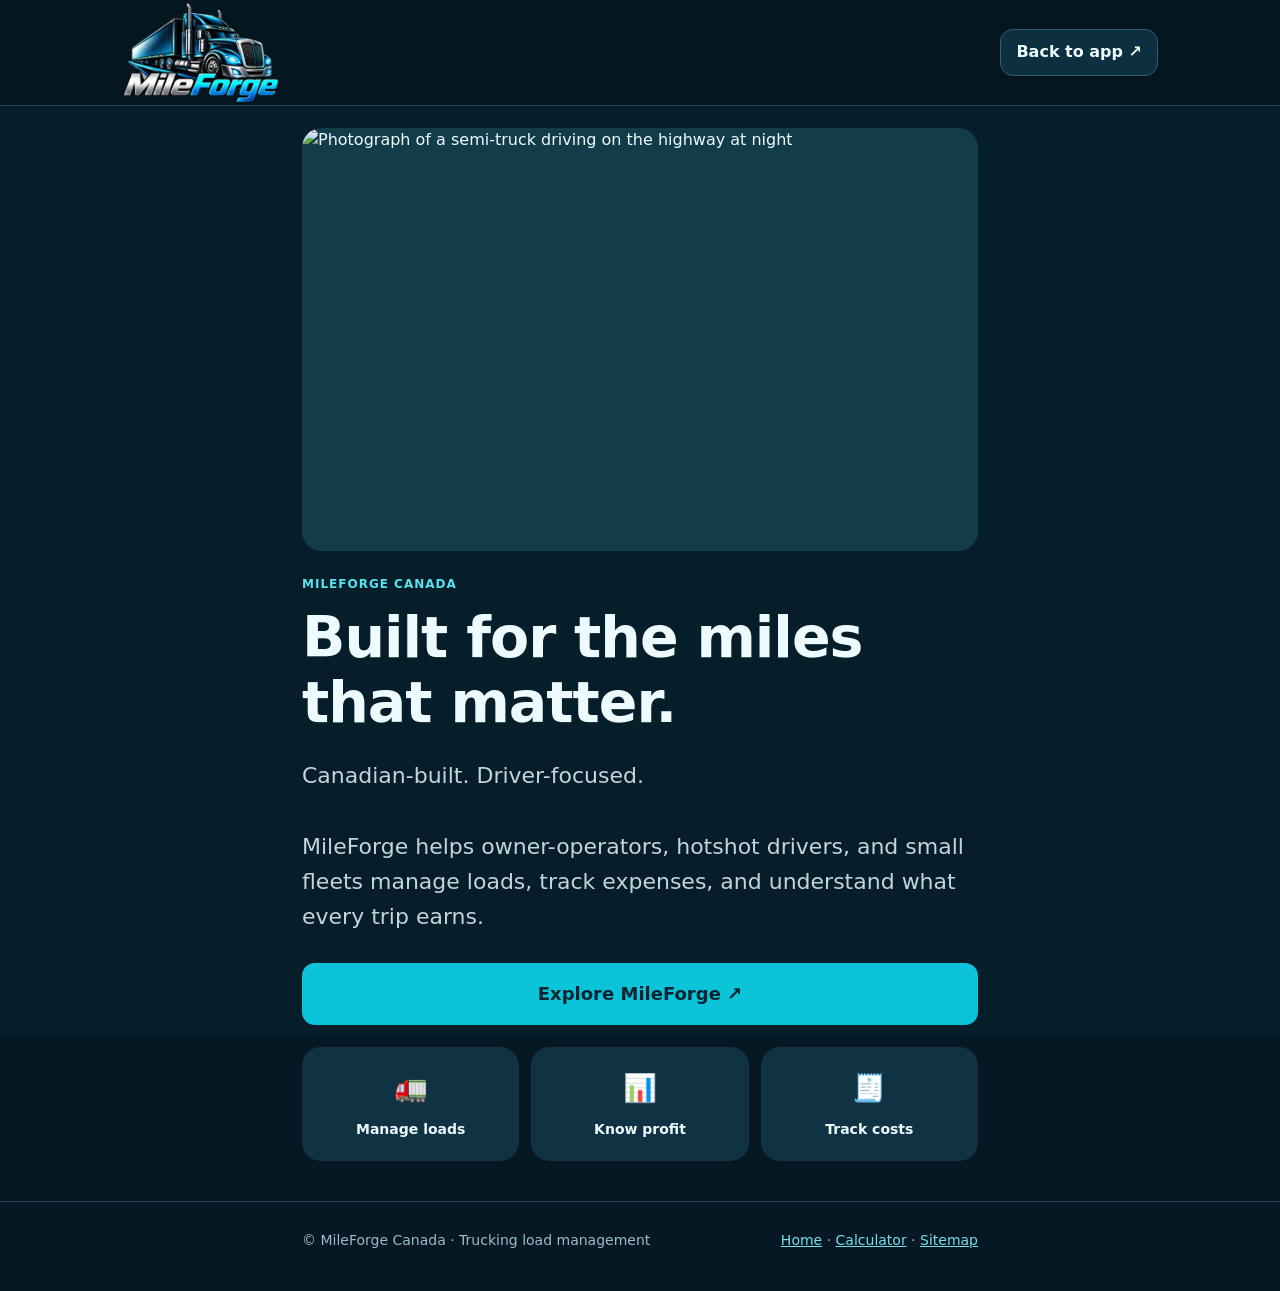
==== commit 971e036f: "Replace About hero with a different real nighttime highway truck photo" ====
--- a/about.html
+++ b/about.html
@@ -1 +1 @@
-<!doctype html><html lang="en"><head><meta charset="utf-8"><meta name="viewport" content="width=device-width,initial-scale=1"><meta name="theme-color" content="#061824"><title>About MileForge Canada | Load Management for Truckers</title><meta name="description" content="MileForge is a Canadian trucking platform to manage loads, track expenses, estimate trip profits, and organize work for owner-operators, hotshot drivers, and fleets."><meta name="robots" content="index,follow"><link rel="canonical" href="https://mileforge.ca/about.html"><meta property="og:type" content="website"><meta property="og:title" content="MileForge Canada | Every Load. Every Dollar. Under Control."><meta property="og:description" content="The smarter command centre for Canadian owner-operators, hotshot drivers and small fleets."><meta property="og:url" content="https://mileforge.ca/about.html"><link rel="icon" href="/icons/mileforge-icon-v7.svg"><style>:root{color-scheme:dark}*{box-sizing:border-box}body{margin:0;font:16px/1.55 system-ui,-apple-system,sans-serif;background:#061824;color:#edfaff}a{color:inherit}a:focus-visible{outline:2px solid #4ce6f5;outline-offset:4px}.shell{max-width:1080px;margin:auto;padding:0 22px}.site-head{background:#041620;border-bottom:1px solid #204859}.site-head .shell{min-height:83px;display:flex;align-items:center;justify-content:space-between;gap:16px}.logo{display:block;width:158px;height:auto}.back{border:1px solid #355c6c;border-radius:13px;padding:10px 15px;text-decoration:none;font-weight:700;white-space:nowrap;background:#0c3040}.hero{position:relative;overflow:hidden;background:radial-gradient(ellipse at 80% 20%,#104458 0%,#082635 42%,#061824 78%);border-bottom:1px solid #21495b}.hero .shell{padding-top:35px;padding-bottom:38px}.eyebrow{color:#55e4f0;letter-spacing:2.4px;text-transform:uppercase;font-weight:800;font-size:12px}.hero-grid{display:grid;grid-template-columns:1.2fr .8fr;align-items:center;gap:25px}h1{font-size:clamp(38px,6vw,72px);line-height:1.06;letter-spacing:-2px;margin:18px 0 24px;max-width:720px}h1 span{color:#38dcea}.lead{color:#c1d8e2;font-size:clamp(17px,2.5vw,21px);max-width:590px;line-height:1.6;margin:0 0 29px}.actions{display:flex;flex-wrap:wrap;gap:12px}.cta{display:inline-block;border-radius:13px;padding:13px 22px;background:#10d1e8;color:#042431;text-decoration:none;font-weight:800;box-shadow:0 12px 28px #05b8d12b}.cta.secondary{background:transparent;color:#d9f3fa;border:1px solid #436a78;box-shadow:none}.hero-art{min-height:220px;display:flex;align-items:center;justify-content:center}.hero-art img{max-width:100%;width:390px;filter:drop-shadow(0 20px 32px #0008)}.section{padding:22px 0}.section h2{font-size:clamp(27px,4vw,41px);letter-spacing:-1px;line-height:1.17;margin:12px 0 15px}.muted{color:#b5cdda}.feature-grid{display:grid;grid-template-columns:repeat(3,1fr);gap:16px;margin-top:30px}.feature{border:1px solid #245266;background:linear-gradient(145deg,#102f3f,#09212e);border-radius:20px;padding:19px;min-height:145px}.feature .symbol{font-size:29px;margin-bottom:14px}.feature h3{margin:0 0 10px;font-size:19px}.feature p{color:#bad1dc;margin:0;font-size:15px}.band{background:#0a2634;border-block:1px solid #204e60}.split{display:grid;grid-template-columns:1fr 1fr;gap:17px;margin-top:26px}.audience{border:1px solid #28556a;border-radius:20px;padding:26px;background:#08222f}.audience h3{font-size:22px;margin:0 0 9px}.audience p{color:#bdd4df;margin:0}.statement{max-width:770px}.bottom-cta{padding:45px 25px;text-align:center;border:1px solid #24586a;border-radius:24px;background:radial-gradient(ellipse at top,#12465a,#092633 65%)}.bottom-cta h2{margin:0 0 14px}footer{padding:28px 0 40px;border-top:1px solid #22495a;color:#9ebcc9;font-size:14px}footer .shell{display:flex;flex-wrap:wrap;gap:15px;justify-content:space-between}footer a{color:#72dfe9}@media(max-width:720px){.shell{padding:0 20px}.site-head .shell{min-height:75px}.logo{width:133px}.back{font-size:13px}.hero .shell{padding-top:38px;padding-bottom:42px}.hero-grid{grid-template-columns:1fr}.hero-art{min-height:0;grid-row:1}.hero-art img{width:240px}.hero h1{font-size:42px}.section{padding:45px 0}.feature-grid,.split{grid-template-columns:1fr}.feature{min-height:0}.feature,.audience{padding:23px}}</style><style id="reference-layout">.hero{background:#061d2a;border:0}.hero .shell,.section .shell{max-width:720px}.hero .shell{padding-top:22px;padding-bottom:12px}.hero-grid{display:flex;flex-direction:column-reverse;align-items:stretch;gap:0}.hero-art{min-height:0;width:100%;margin-bottom:24px}.hero-art img{display:block;width:100%;max-width:none;aspect-ratio:1.6;object-fit:cover;border-radius:20px;filter:none;background:#123c4a}.hero h1{font-size:clamp(38px,7vw,57px);line-height:1.14;letter-spacing:-1px;margin:12px 0 23px}.hero h1 span{color:inherit}.lead{font-size:clamp(18px,2.6vw,22px);line-height:1.6;color:#c2d4de;max-width:none}.eyebrow{letter-spacing:1px}.actions{display:block}.cta{width:100%;display:block;text-align:center;padding:17px 20px;font-size:18px;background:#0bc4d9;box-shadow:none}.section{padding:10px 0 40px}.feature-grid{grid-template-columns:repeat(3,minmax(0,1fr));gap:12px;margin-top:0}.feature{min-height:0;text-align:center;padding:20px 8px;border:0;border-radius:19px;background:#103344}.feature .symbol{font-size:27px;margin-bottom:10px}.feature h3{font-size:14px;margin:0}.feature p{display:none}footer .shell{max-width:720px}@media(max-width:720px){.hero h1{font-size:clamp(37px,9vw,49px)}.feature{padding:18px 5px}.feature h3{font-size:13px}}</style></head><body><header class="site-head"><div class="shell"><a href="/" aria-label="MileForge home"><img class="logo" src="/icons/mileforge-original-restored-v14.svg" alt="MileForge"></a><a href="/" class="back">Back to app ↗</a></div></header><main><section class="hero"><div class="shell hero-grid"><div><div class="eyebrow">MileForge Canada</div><h1>Built for the miles<br><span>that matter.</span></h1><p class="lead">Canadian-built. Driver-focused.<br><br>MileForge helps owner-operators, hotshot drivers, and small fleets manage loads, track expenses, and understand what every trip earns.</p><div class="actions"><a class="cta" href="/">Explore MileForge ↗</a></div></div><div class="hero-art"><img src="https://unsplash.com/photos/tSSqFlP0--o/download?force=true&amp;w=1500" alt="Semi truck driving at night"></div></div></section><section class="section"><div class="shell"><div class="feature-grid"><article class="feature"><div class="symbol">🚛</div><h3>Manage loads</h3><p>Track every trip from pickup to delivery.</p></article><article class="feature"><div class="symbol">📊</div><h3>Know profit</h3><p>Know your estimated costs before you drive.</p></article><article class="feature"><div class="symbol">🧾</div><h3>Track costs</h3><p>Keep expenses and invoices in one place.</p></article></div></div></section></main><footer><div class="shell"><span>© MileForge Canada · Trucking load management</span><span><a href="/">Home</a> · <a href="/calculator.html">Calculator</a> · <a href="/sitemap.xml">Sitemap</a></span></div></footer></body></html>+<!doctype html><html lang="en"><head><meta charset="utf-8"><meta name="viewport" content="width=device-width,initial-scale=1"><meta name="theme-color" content="#061824"><title>About MileForge Canada | Load Management for Truckers</title><meta name="description" content="MileForge is a Canadian trucking platform to manage loads, track expenses, estimate trip profits, and organize work for owner-operators, hotshot drivers, and fleets."><meta name="robots" content="index,follow"><link rel="canonical" href="https://mileforge.ca/about.html"><meta property="og:type" content="website"><meta property="og:title" content="MileForge Canada | Every Load. Every Dollar. Under Control."><meta property="og:description" content="The smarter command centre for Canadian owner-operators, hotshot drivers and small fleets."><meta property="og:url" content="https://mileforge.ca/about.html"><link rel="icon" href="/icons/mileforge-icon-v7.svg"><style>:root{color-scheme:dark}*{box-sizing:border-box}body{margin:0;font:16px/1.55 system-ui,-apple-system,sans-serif;background:#061824;color:#edfaff}a{color:inherit}a:focus-visible{outline:2px solid #4ce6f5;outline-offset:4px}.shell{max-width:1080px;margin:auto;padding:0 22px}.site-head{background:#041620;border-bottom:1px solid #204859}.site-head .shell{min-height:83px;display:flex;align-items:center;justify-content:space-between;gap:16px}.logo{display:block;width:158px;height:auto}.back{border:1px solid #355c6c;border-radius:13px;padding:10px 15px;text-decoration:none;font-weight:700;white-space:nowrap;background:#0c3040}.hero{position:relative;overflow:hidden;background:radial-gradient(ellipse at 80% 20%,#104458 0%,#082635 42%,#061824 78%);border-bottom:1px solid #21495b}.hero .shell{padding-top:35px;padding-bottom:38px}.eyebrow{color:#55e4f0;letter-spacing:2.4px;text-transform:uppercase;font-weight:800;font-size:12px}.hero-grid{display:grid;grid-template-columns:1.2fr .8fr;align-items:center;gap:25px}h1{font-size:clamp(38px,6vw,72px);line-height:1.06;letter-spacing:-2px;margin:18px 0 24px;max-width:720px}h1 span{color:#38dcea}.lead{color:#c1d8e2;font-size:clamp(17px,2.5vw,21px);max-width:590px;line-height:1.6;margin:0 0 29px}.actions{display:flex;flex-wrap:wrap;gap:12px}.cta{display:inline-block;border-radius:13px;padding:13px 22px;background:#10d1e8;color:#042431;text-decoration:none;font-weight:800;box-shadow:0 12px 28px #05b8d12b}.cta.secondary{background:transparent;color:#d9f3fa;border:1px solid #436a78;box-shadow:none}.hero-art{min-height:220px;display:flex;align-items:center;justify-content:center}.hero-art img{max-width:100%;width:390px;filter:drop-shadow(0 20px 32px #0008)}.section{padding:22px 0}.section h2{font-size:clamp(27px,4vw,41px);letter-spacing:-1px;line-height:1.17;margin:12px 0 15px}.muted{color:#b5cdda}.feature-grid{display:grid;grid-template-columns:repeat(3,1fr);gap:16px;margin-top:30px}.feature{border:1px solid #245266;background:linear-gradient(145deg,#102f3f,#09212e);border-radius:20px;padding:19px;min-height:145px}.feature .symbol{font-size:29px;margin-bottom:14px}.feature h3{margin:0 0 10px;font-size:19px}.feature p{color:#bad1dc;margin:0;font-size:15px}.band{background:#0a2634;border-block:1px solid #204e60}.split{display:grid;grid-template-columns:1fr 1fr;gap:17px;margin-top:26px}.audience{border:1px solid #28556a;border-radius:20px;padding:26px;background:#08222f}.audience h3{font-size:22px;margin:0 0 9px}.audience p{color:#bdd4df;margin:0}.statement{max-width:770px}.bottom-cta{padding:45px 25px;text-align:center;border:1px solid #24586a;border-radius:24px;background:radial-gradient(ellipse at top,#12465a,#092633 65%)}.bottom-cta h2{margin:0 0 14px}footer{padding:28px 0 40px;border-top:1px solid #22495a;color:#9ebcc9;font-size:14px}footer .shell{display:flex;flex-wrap:wrap;gap:15px;justify-content:space-between}footer a{color:#72dfe9}@media(max-width:720px){.shell{padding:0 20px}.site-head .shell{min-height:75px}.logo{width:133px}.back{font-size:13px}.hero .shell{padding-top:38px;padding-bottom:42px}.hero-grid{grid-template-columns:1fr}.hero-art{min-height:0;grid-row:1}.hero-art img{width:240px}.hero h1{font-size:42px}.section{padding:45px 0}.feature-grid,.split{grid-template-columns:1fr}.feature{min-height:0}.feature,.audience{padding:23px}}</style><style id="reference-layout">.hero{background:#061d2a;border:0}.hero .shell,.section .shell{max-width:720px}.hero .shell{padding-top:22px;padding-bottom:12px}.hero-grid{display:flex;flex-direction:column-reverse;align-items:stretch;gap:0}.hero-art{min-height:0;width:100%;margin-bottom:24px}.hero-art img{display:block;width:100%;max-width:none;aspect-ratio:1.6;object-fit:cover;border-radius:20px;filter:none;background:#123c4a}.hero h1{font-size:clamp(38px,7vw,57px);line-height:1.14;letter-spacing:-1px;margin:12px 0 23px}.hero h1 span{color:inherit}.lead{font-size:clamp(18px,2.6vw,22px);line-height:1.6;color:#c2d4de;max-width:none}.eyebrow{letter-spacing:1px}.actions{display:block}.cta{width:100%;display:block;text-align:center;padding:17px 20px;font-size:18px;background:#0bc4d9;box-shadow:none}.section{padding:10px 0 40px}.feature-grid{grid-template-columns:repeat(3,minmax(0,1fr));gap:12px;margin-top:0}.feature{min-height:0;text-align:center;padding:20px 8px;border:0;border-radius:19px;background:#103344}.feature .symbol{font-size:27px;margin-bottom:10px}.feature h3{font-size:14px;margin:0}.feature p{display:none}footer .shell{max-width:720px}@media(max-width:720px){.hero h1{font-size:clamp(37px,9vw,49px)}.feature{padding:18px 5px}.feature h3{font-size:13px}}</style></head><body><header class="site-head"><div class="shell"><a href="/" aria-label="MileForge home"><img class="logo" src="/icons/mileforge-original-restored-v14.svg" alt="MileForge"></a><a href="/" class="back">Back to app ↗</a></div></header><main><section class="hero"><div class="shell hero-grid"><div><div class="eyebrow">MileForge Canada</div><h1>Built for the miles<br><span>that matter.</span></h1><p class="lead">Canadian-built. Driver-focused.<br><br>MileForge helps owner-operators, hotshot drivers, and small fleets manage loads, track expenses, and understand what every trip earns.</p><div class="actions"><a class="cta" href="/">Explore MileForge ↗</a></div></div><div class="hero-art"><img src="https://images.unsplash.com/photo-1786081061992-640cfd629fdc?auto=format&amp;fit=crop&amp;w=1400&amp;q=85" alt="Photograph of a semi-truck driving on the highway at night" loading="eager" fetchpriority="high"></div></div></section><section class="section"><div class="shell"><div class="feature-grid"><article class="feature"><div class="symbol">🚛</div><h3>Manage loads</h3><p>Track every trip from pickup to delivery.</p></article><article class="feature"><div class="symbol">📊</div><h3>Know profit</h3><p>Know your estimated costs before you drive.</p></article><article class="feature"><div class="symbol">🧾</div><h3>Track costs</h3><p>Keep expenses and invoices in one place.</p></article></div></div></section></main><footer><div class="shell"><span>© MileForge Canada · Trucking load management</span><span><a href="/">Home</a> · <a href="/calculator.html">Calculator</a> · <a href="/sitemap.xml">Sitemap</a></span></div></footer></body></html>
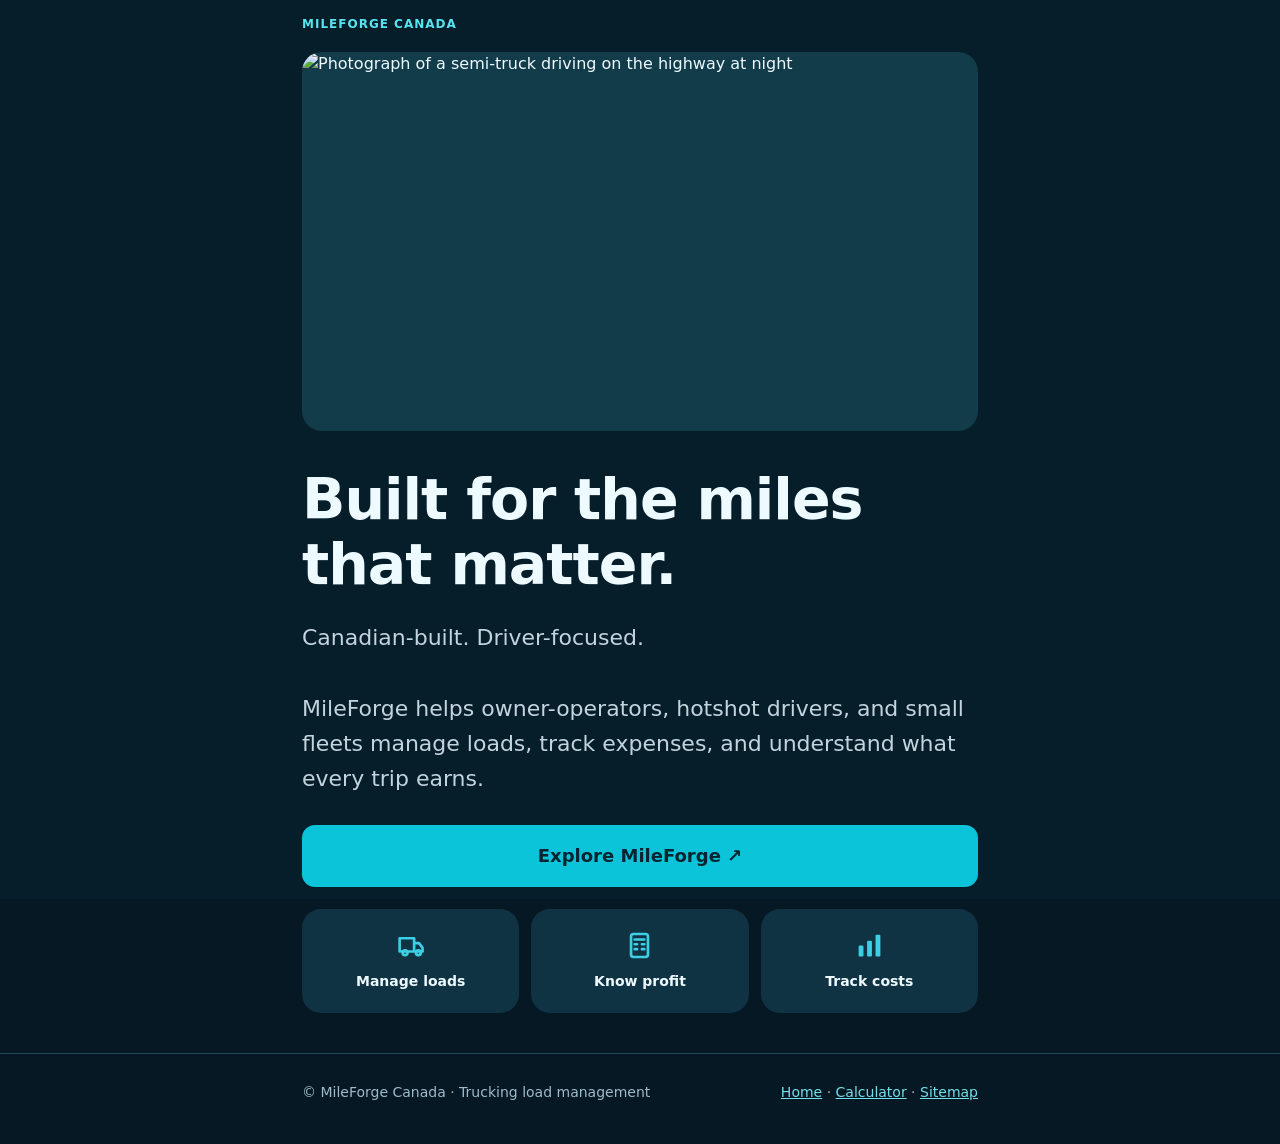
==== commit 98224bab: "Match reference card iconography and screenshot visual hierarchy" ====
--- a/about.html
+++ b/about.html
@@ -1 +1 @@
-<!doctype html><html lang="en"><head><meta charset="utf-8"><meta name="viewport" content="width=device-width,initial-scale=1"><meta name="theme-color" content="#061824"><title>About MileForge Canada | Load Management for Truckers</title><meta name="description" content="MileForge is a Canadian trucking platform to manage loads, track expenses, estimate trip profits, and organize work for owner-operators, hotshot drivers, and fleets."><meta name="robots" content="index,follow"><link rel="canonical" href="https://mileforge.ca/about.html"><meta property="og:type" content="website"><meta property="og:title" content="MileForge Canada | Every Load. Every Dollar. Under Control."><meta property="og:description" content="The smarter command centre for Canadian owner-operators, hotshot drivers and small fleets."><meta property="og:url" content="https://mileforge.ca/about.html"><link rel="icon" href="/icons/mileforge-icon-v7.svg"><style>:root{color-scheme:dark}*{box-sizing:border-box}body{margin:0;font:16px/1.55 system-ui,-apple-system,sans-serif;background:#061824;color:#edfaff}a{color:inherit}a:focus-visible{outline:2px solid #4ce6f5;outline-offset:4px}.shell{max-width:1080px;margin:auto;padding:0 22px}.site-head{background:#041620;border-bottom:1px solid #204859}.site-head .shell{min-height:83px;display:flex;align-items:center;justify-content:space-between;gap:16px}.logo{display:block;width:158px;height:auto}.back{border:1px solid #355c6c;border-radius:13px;padding:10px 15px;text-decoration:none;font-weight:700;white-space:nowrap;background:#0c3040}.hero{position:relative;overflow:hidden;background:radial-gradient(ellipse at 80% 20%,#104458 0%,#082635 42%,#061824 78%);border-bottom:1px solid #21495b}.hero .shell{padding-top:35px;padding-bottom:38px}.eyebrow{color:#55e4f0;letter-spacing:2.4px;text-transform:uppercase;font-weight:800;font-size:12px}.hero-grid{display:grid;grid-template-columns:1.2fr .8fr;align-items:center;gap:25px}h1{font-size:clamp(38px,6vw,72px);line-height:1.06;letter-spacing:-2px;margin:18px 0 24px;max-width:720px}h1 span{color:#38dcea}.lead{color:#c1d8e2;font-size:clamp(17px,2.5vw,21px);max-width:590px;line-height:1.6;margin:0 0 29px}.actions{display:flex;flex-wrap:wrap;gap:12px}.cta{display:inline-block;border-radius:13px;padding:13px 22px;background:#10d1e8;color:#042431;text-decoration:none;font-weight:800;box-shadow:0 12px 28px #05b8d12b}.cta.secondary{background:transparent;color:#d9f3fa;border:1px solid #436a78;box-shadow:none}.hero-art{min-height:220px;display:flex;align-items:center;justify-content:center}.hero-art img{max-width:100%;width:390px;filter:drop-shadow(0 20px 32px #0008)}.section{padding:22px 0}.section h2{font-size:clamp(27px,4vw,41px);letter-spacing:-1px;line-height:1.17;margin:12px 0 15px}.muted{color:#b5cdda}.feature-grid{display:grid;grid-template-columns:repeat(3,1fr);gap:16px;margin-top:30px}.feature{border:1px solid #245266;background:linear-gradient(145deg,#102f3f,#09212e);border-radius:20px;padding:19px;min-height:145px}.feature .symbol{font-size:29px;margin-bottom:14px}.feature h3{margin:0 0 10px;font-size:19px}.feature p{color:#bad1dc;margin:0;font-size:15px}.band{background:#0a2634;border-block:1px solid #204e60}.split{display:grid;grid-template-columns:1fr 1fr;gap:17px;margin-top:26px}.audience{border:1px solid #28556a;border-radius:20px;padding:26px;background:#08222f}.audience h3{font-size:22px;margin:0 0 9px}.audience p{color:#bdd4df;margin:0}.statement{max-width:770px}.bottom-cta{padding:45px 25px;text-align:center;border:1px solid #24586a;border-radius:24px;background:radial-gradient(ellipse at top,#12465a,#092633 65%)}.bottom-cta h2{margin:0 0 14px}footer{padding:28px 0 40px;border-top:1px solid #22495a;color:#9ebcc9;font-size:14px}footer .shell{display:flex;flex-wrap:wrap;gap:15px;justify-content:space-between}footer a{color:#72dfe9}@media(max-width:720px){.shell{padding:0 20px}.site-head .shell{min-height:75px}.logo{width:133px}.back{font-size:13px}.hero .shell{padding-top:38px;padding-bottom:42px}.hero-grid{grid-template-columns:1fr}.hero-art{min-height:0;grid-row:1}.hero-art img{width:240px}.hero h1{font-size:42px}.section{padding:45px 0}.feature-grid,.split{grid-template-columns:1fr}.feature{min-height:0}.feature,.audience{padding:23px}}</style><style id="reference-layout">.hero{background:#061d2a;border:0}.hero .shell,.section .shell{max-width:720px}.hero .shell{padding-top:22px;padding-bottom:12px}.hero-grid{display:flex;flex-direction:column-reverse;align-items:stretch;gap:0}.hero-art{min-height:0;width:100%;margin-bottom:24px}.hero-art img{display:block;width:100%;max-width:none;aspect-ratio:1.6;object-fit:cover;border-radius:20px;filter:none;background:#123c4a}.hero h1{font-size:clamp(38px,7vw,57px);line-height:1.14;letter-spacing:-1px;margin:12px 0 23px}.hero h1 span{color:inherit}.lead{font-size:clamp(18px,2.6vw,22px);line-height:1.6;color:#c2d4de;max-width:none}.eyebrow{letter-spacing:1px}.actions{display:block}.cta{width:100%;display:block;text-align:center;padding:17px 20px;font-size:18px;background:#0bc4d9;box-shadow:none}.section{padding:10px 0 40px}.feature-grid{grid-template-columns:repeat(3,minmax(0,1fr));gap:12px;margin-top:0}.feature{min-height:0;text-align:center;padding:20px 8px;border:0;border-radius:19px;background:#103344}.feature .symbol{font-size:27px;margin-bottom:10px}.feature h3{font-size:14px;margin:0}.feature p{display:none}footer .shell{max-width:720px}@media(max-width:720px){.hero h1{font-size:clamp(37px,9vw,49px)}.feature{padding:18px 5px}.feature h3{font-size:13px}}</style></head><body><header class="site-head"><div class="shell"><a href="/" aria-label="MileForge home"><img class="logo" src="/icons/mileforge-original-restored-v14.svg" alt="MileForge"></a><a href="/" class="back">Back to app ↗</a></div></header><main><section class="hero"><div class="shell hero-grid"><div><div class="eyebrow">MileForge Canada</div><h1>Built for the miles<br><span>that matter.</span></h1><p class="lead">Canadian-built. Driver-focused.<br><br>MileForge helps owner-operators, hotshot drivers, and small fleets manage loads, track expenses, and understand what every trip earns.</p><div class="actions"><a class="cta" href="/">Explore MileForge ↗</a></div></div><div class="hero-art"><img src="https://images.unsplash.com/photo-1786081061992-640cfd629fdc?auto=format&amp;fit=crop&amp;w=1400&amp;q=85" alt="Photograph of a semi-truck driving on the highway at night" loading="eager" fetchpriority="high"></div></div></section><section class="section"><div class="shell"><div class="feature-grid"><article class="feature"><div class="symbol">🚛</div><h3>Manage loads</h3><p>Track every trip from pickup to delivery.</p></article><article class="feature"><div class="symbol">📊</div><h3>Know profit</h3><p>Know your estimated costs before you drive.</p></article><article class="feature"><div class="symbol">🧾</div><h3>Track costs</h3><p>Keep expenses and invoices in one place.</p></article></div></div></section></main><footer><div class="shell"><span>© MileForge Canada · Trucking load management</span><span><a href="/">Home</a> · <a href="/calculator.html">Calculator</a> · <a href="/sitemap.xml">Sitemap</a></span></div></footer></body></html>+<!doctype html><html lang="en"><head><meta charset="utf-8"><meta name="viewport" content="width=device-width,initial-scale=1"><meta name="theme-color" content="#061824"><title>About MileForge Canada | Load Management for Truckers</title><meta name="description" content="MileForge is a Canadian trucking platform to manage loads, track expenses, estimate trip profits, and organize work for owner-operators, hotshot drivers, and fleets."><meta name="robots" content="index,follow"><link rel="canonical" href="https://mileforge.ca/about.html"><meta property="og:type" content="website"><meta property="og:title" content="MileForge Canada | Every Load. Every Dollar. Under Control."><meta property="og:description" content="The smarter command centre for Canadian owner-operators, hotshot drivers and small fleets."><meta property="og:url" content="https://mileforge.ca/about.html"><link rel="icon" href="/icons/mileforge-icon-v7.svg"><style>:root{color-scheme:dark}*{box-sizing:border-box}body{margin:0;font:16px/1.55 system-ui,-apple-system,sans-serif;background:#061824;color:#edfaff}a{color:inherit}a:focus-visible{outline:2px solid #4ce6f5;outline-offset:4px}.shell{max-width:1080px;margin:auto;padding:0 22px}.site-head{background:#041620;border-bottom:1px solid #204859}.site-head .shell{min-height:83px;display:flex;align-items:center;justify-content:space-between;gap:16px}.logo{display:block;width:158px;height:auto}.back{border:1px solid #355c6c;border-radius:13px;padding:10px 15px;text-decoration:none;font-weight:700;white-space:nowrap;background:#0c3040}.hero{position:relative;overflow:hidden;background:radial-gradient(ellipse at 80% 20%,#104458 0%,#082635 42%,#061824 78%);border-bottom:1px solid #21495b}.hero .shell{padding-top:35px;padding-bottom:38px}.eyebrow{color:#55e4f0;letter-spacing:2.4px;text-transform:uppercase;font-weight:800;font-size:12px}.hero-grid{display:grid;grid-template-columns:1.2fr .8fr;align-items:center;gap:25px}h1{font-size:clamp(38px,6vw,72px);line-height:1.06;letter-spacing:-2px;margin:18px 0 24px;max-width:720px}h1 span{color:#38dcea}.lead{color:#c1d8e2;font-size:clamp(17px,2.5vw,21px);max-width:590px;line-height:1.6;margin:0 0 29px}.actions{display:flex;flex-wrap:wrap;gap:12px}.cta{display:inline-block;border-radius:13px;padding:13px 22px;background:#10d1e8;color:#042431;text-decoration:none;font-weight:800;box-shadow:0 12px 28px #05b8d12b}.cta.secondary{background:transparent;color:#d9f3fa;border:1px solid #436a78;box-shadow:none}.hero-art{min-height:220px;display:flex;align-items:center;justify-content:center}.hero-art img{max-width:100%;width:390px;filter:drop-shadow(0 20px 32px #0008)}.section{padding:22px 0}.section h2{font-size:clamp(27px,4vw,41px);letter-spacing:-1px;line-height:1.17;margin:12px 0 15px}.muted{color:#b5cdda}.feature-grid{display:grid;grid-template-columns:repeat(3,1fr);gap:16px;margin-top:30px}.feature{border:1px solid #245266;background:linear-gradient(145deg,#102f3f,#09212e);border-radius:20px;padding:19px;min-height:145px}.feature .symbol{font-size:29px;margin-bottom:14px}.feature h3{margin:0 0 10px;font-size:19px}.feature p{color:#bad1dc;margin:0;font-size:15px}.band{background:#0a2634;border-block:1px solid #204e60}.split{display:grid;grid-template-columns:1fr 1fr;gap:17px;margin-top:26px}.audience{border:1px solid #28556a;border-radius:20px;padding:26px;background:#08222f}.audience h3{font-size:22px;margin:0 0 9px}.audience p{color:#bdd4df;margin:0}.statement{max-width:770px}.bottom-cta{padding:45px 25px;text-align:center;border:1px solid #24586a;border-radius:24px;background:radial-gradient(ellipse at top,#12465a,#092633 65%)}.bottom-cta h2{margin:0 0 14px}footer{padding:28px 0 40px;border-top:1px solid #22495a;color:#9ebcc9;font-size:14px}footer .shell{display:flex;flex-wrap:wrap;gap:15px;justify-content:space-between}footer a{color:#72dfe9}@media(max-width:720px){.shell{padding:0 20px}.site-head .shell{min-height:75px}.logo{width:133px}.back{font-size:13px}.hero .shell{padding-top:38px;padding-bottom:42px}.hero-grid{grid-template-columns:1fr}.hero-art{min-height:0;grid-row:1}.hero-art img{width:240px}.hero h1{font-size:42px}.section{padding:45px 0}.feature-grid,.split{grid-template-columns:1fr}.feature{min-height:0}.feature,.audience{padding:23px}}</style><style id="reference-layout">.hero{background:#061d2a;border:0}.hero .shell,.section .shell{max-width:720px}.hero .shell{padding-top:22px;padding-bottom:12px}.hero-grid{display:flex;flex-direction:column-reverse;align-items:stretch;gap:0}.hero-art{min-height:0;width:100%;margin-bottom:24px}.hero-art img{display:block;width:100%;max-width:none;aspect-ratio:1.6;object-fit:cover;border-radius:20px;filter:none;background:#123c4a}.hero h1{font-size:clamp(38px,7vw,57px);line-height:1.14;letter-spacing:-1px;margin:12px 0 23px}.hero h1 span{color:inherit}.lead{font-size:clamp(18px,2.6vw,22px);line-height:1.6;color:#c2d4de;max-width:none}.eyebrow{letter-spacing:1px}.actions{display:block}.cta{width:100%;display:block;text-align:center;padding:17px 20px;font-size:18px;background:#0bc4d9;box-shadow:none}.section{padding:10px 0 40px}.feature-grid{grid-template-columns:repeat(3,minmax(0,1fr));gap:12px;margin-top:0}.feature{min-height:0;text-align:center;padding:20px 8px;border:0;border-radius:19px;background:#103344}.feature .symbol{font-size:27px;margin-bottom:10px}.feature h3{font-size:14px;margin:0}.feature p{display:none}footer .shell{max-width:720px}@media(max-width:720px){.hero h1{font-size:clamp(37px,9vw,49px)}.feature{padding:18px 5px}.feature h3{font-size:13px}}</style><style>.feature .symbol{display:flex;align-items:center;justify-content:center;height:32px}.site-head{display:none}.hero .shell{padding-top:15px}.hero .eyebrow{position:relative;z-index:1;margin-bottom:18px}.hero-grid{flex-direction:column}.hero-art{order:1}.hero-grid>div:first-child{display:contents}.hero-grid .eyebrow{order:0}.hero-grid h1{order:2}.hero-grid .lead{order:3}.hero-grid .actions{order:4}.hero-art img{aspect-ratio:1.78}</style></head><body><header class="site-head"><div class="shell"><a href="/" aria-label="MileForge home"><img class="logo" src="/icons/mileforge-original-restored-v14.svg" alt="MileForge"></a><a href="/" class="back">Back to app ↗</a></div></header><main><section class="hero"><div class="shell hero-grid"><div><div class="eyebrow">MileForge Canada</div><h1>Built for the miles<br><span>that matter.</span></h1><p class="lead">Canadian-built. Driver-focused.<br><br>MileForge helps owner-operators, hotshot drivers, and small fleets manage loads, track expenses, and understand what every trip earns.</p><div class="actions"><a class="cta" href="/">Explore MileForge ↗</a></div></div><div class="hero-art"><img src="https://images.unsplash.com/photo-1786081061992-640cfd629fdc?auto=format&amp;fit=crop&amp;w=1400&amp;q=85" alt="Photograph of a semi-truck driving on the highway at night" loading="eager" fetchpriority="high"></div></div></section><section class="section"><div class="shell"><div class="feature-grid"><article class="feature"><div class="symbol"><svg viewBox="0 0 24 24" width="29" height="29" fill="none" stroke="#3ccee4" stroke-width="2.2" stroke-linecap="round" stroke-linejoin="round" aria-hidden="true"><path d="M3 6h12v11H3zM15 10h4l3 4v3h-7"/><circle cx="7.5" cy="18" r="2"/><circle cx="18.5" cy="18" r="2"/></svg></div><h3>Manage loads</h3><p>Track every trip from pickup to delivery.</p></article><article class="feature"><div class="symbol"><svg viewBox="0 0 24 24" width="29" height="29" fill="none" stroke="#3ccee4" stroke-width="2.2" stroke-linecap="round" stroke-linejoin="round" aria-hidden="true"><rect x="5" y="2.5" width="14" height="19" rx="2"/><path d="M8 7h8M8 11h2m4 0h2M8 15h2m4 0h2"/></svg></div><h3>Know profit</h3><p>Know your estimated costs before you drive.</p></article><article class="feature"><div class="symbol"><svg viewBox="0 0 24 24" width="29" height="29" fill="none" stroke="#3ccee4" stroke-width="2.2" stroke-linecap="round" stroke-linejoin="round" aria-hidden="true"><rect x="3" y="12" width="4" height="9" rx="1" fill="#3ccee4" stroke="none"/><rect x="10" y="8" width="4" height="13" rx="1" fill="#3ccee4" stroke="none"/><rect x="17" y="3" width="4" height="18" rx="1" fill="#3ccee4" stroke="none"/></svg></div><h3>Track costs</h3><p>Keep expenses and invoices in one place.</p></article></div></div></section></main><footer><div class="shell"><span>© MileForge Canada · Trucking load management</span><span><a href="/">Home</a> · <a href="/calculator.html">Calculator</a> · <a href="/sitemap.xml">Sitemap</a></span></div></footer></body></html>
